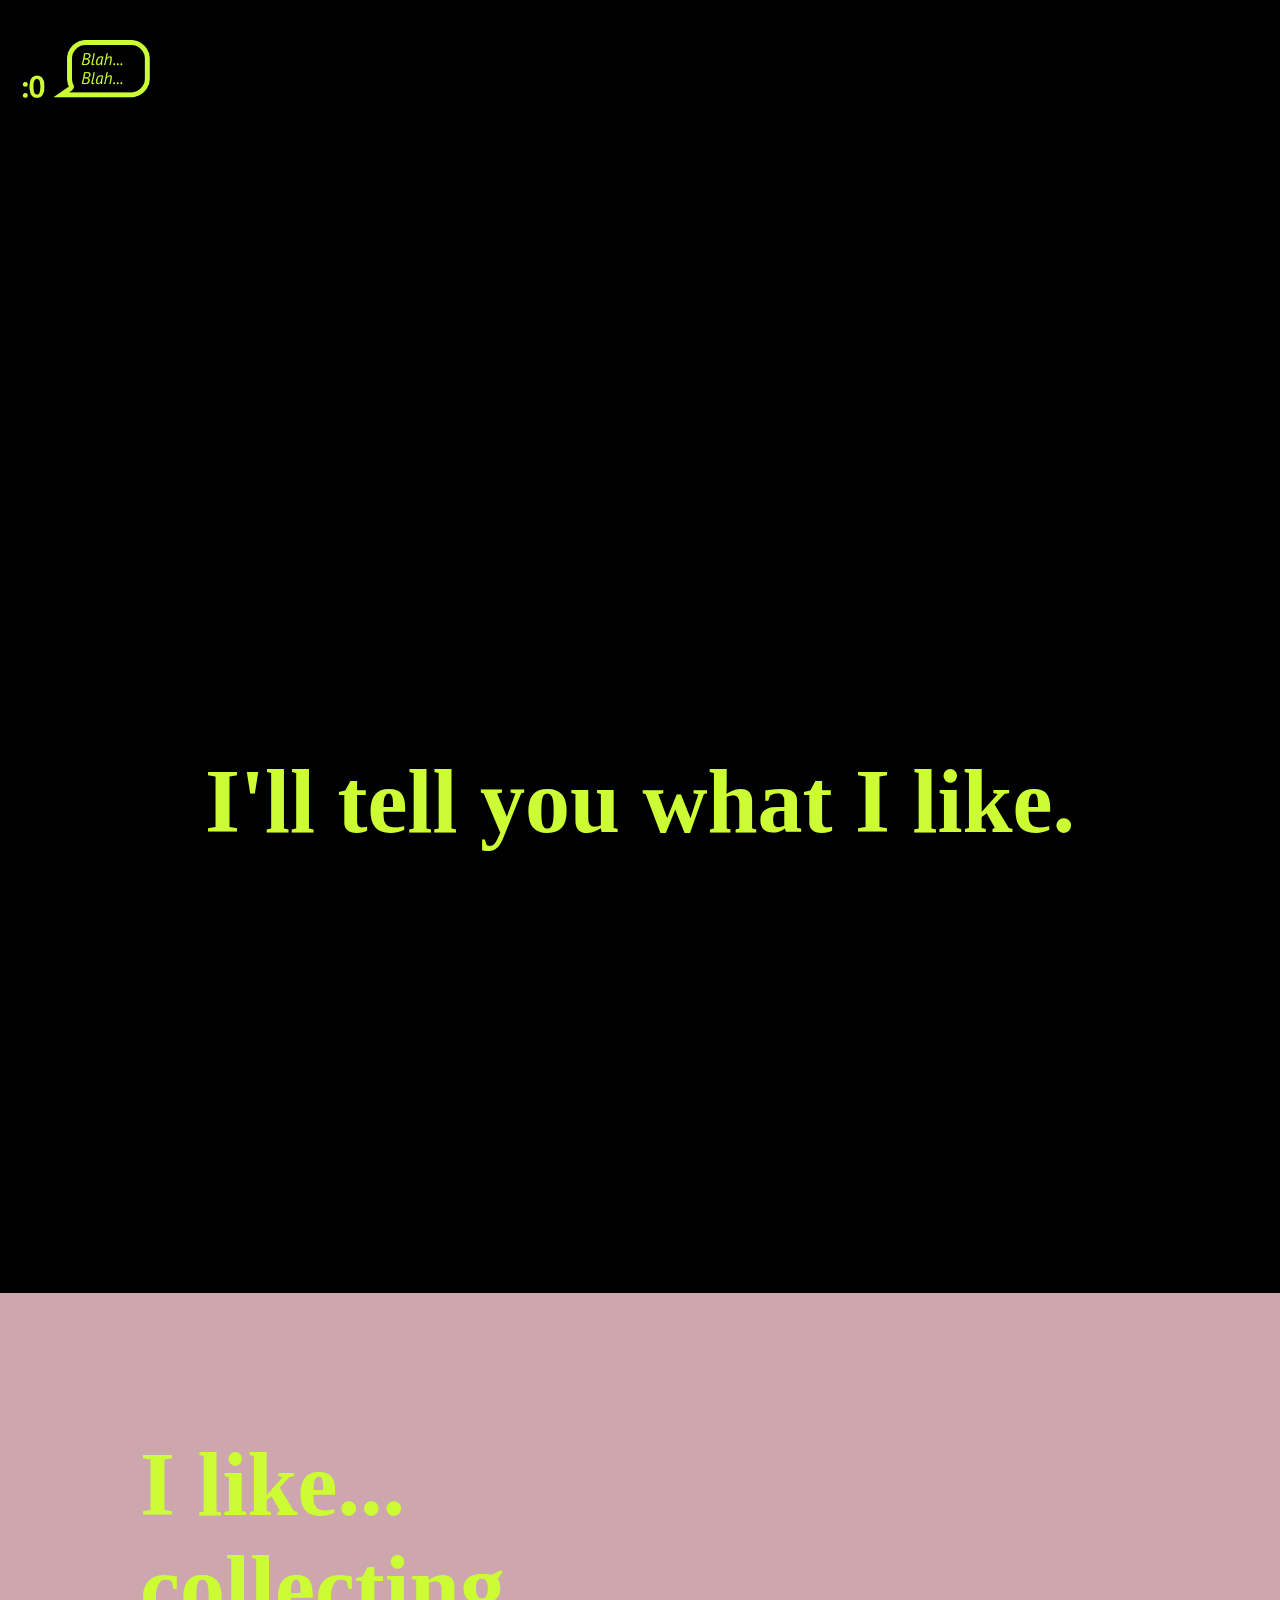
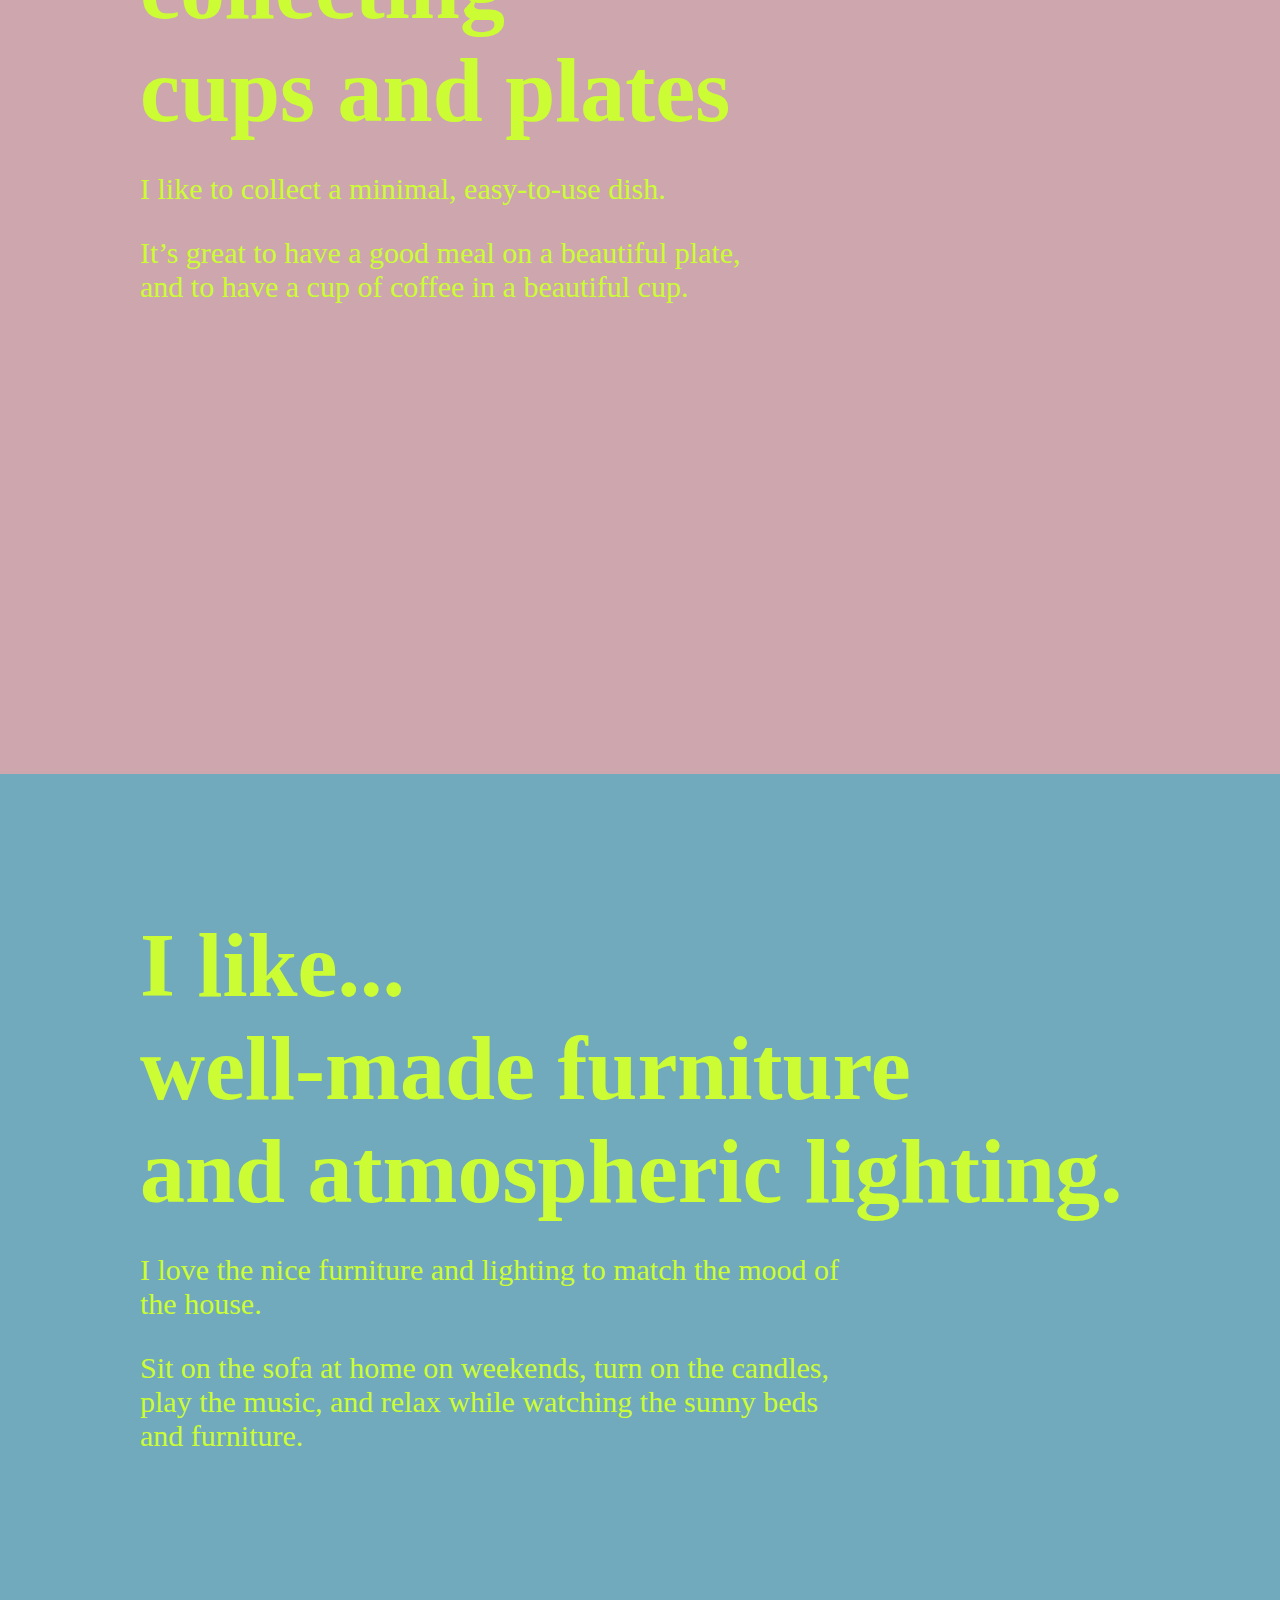
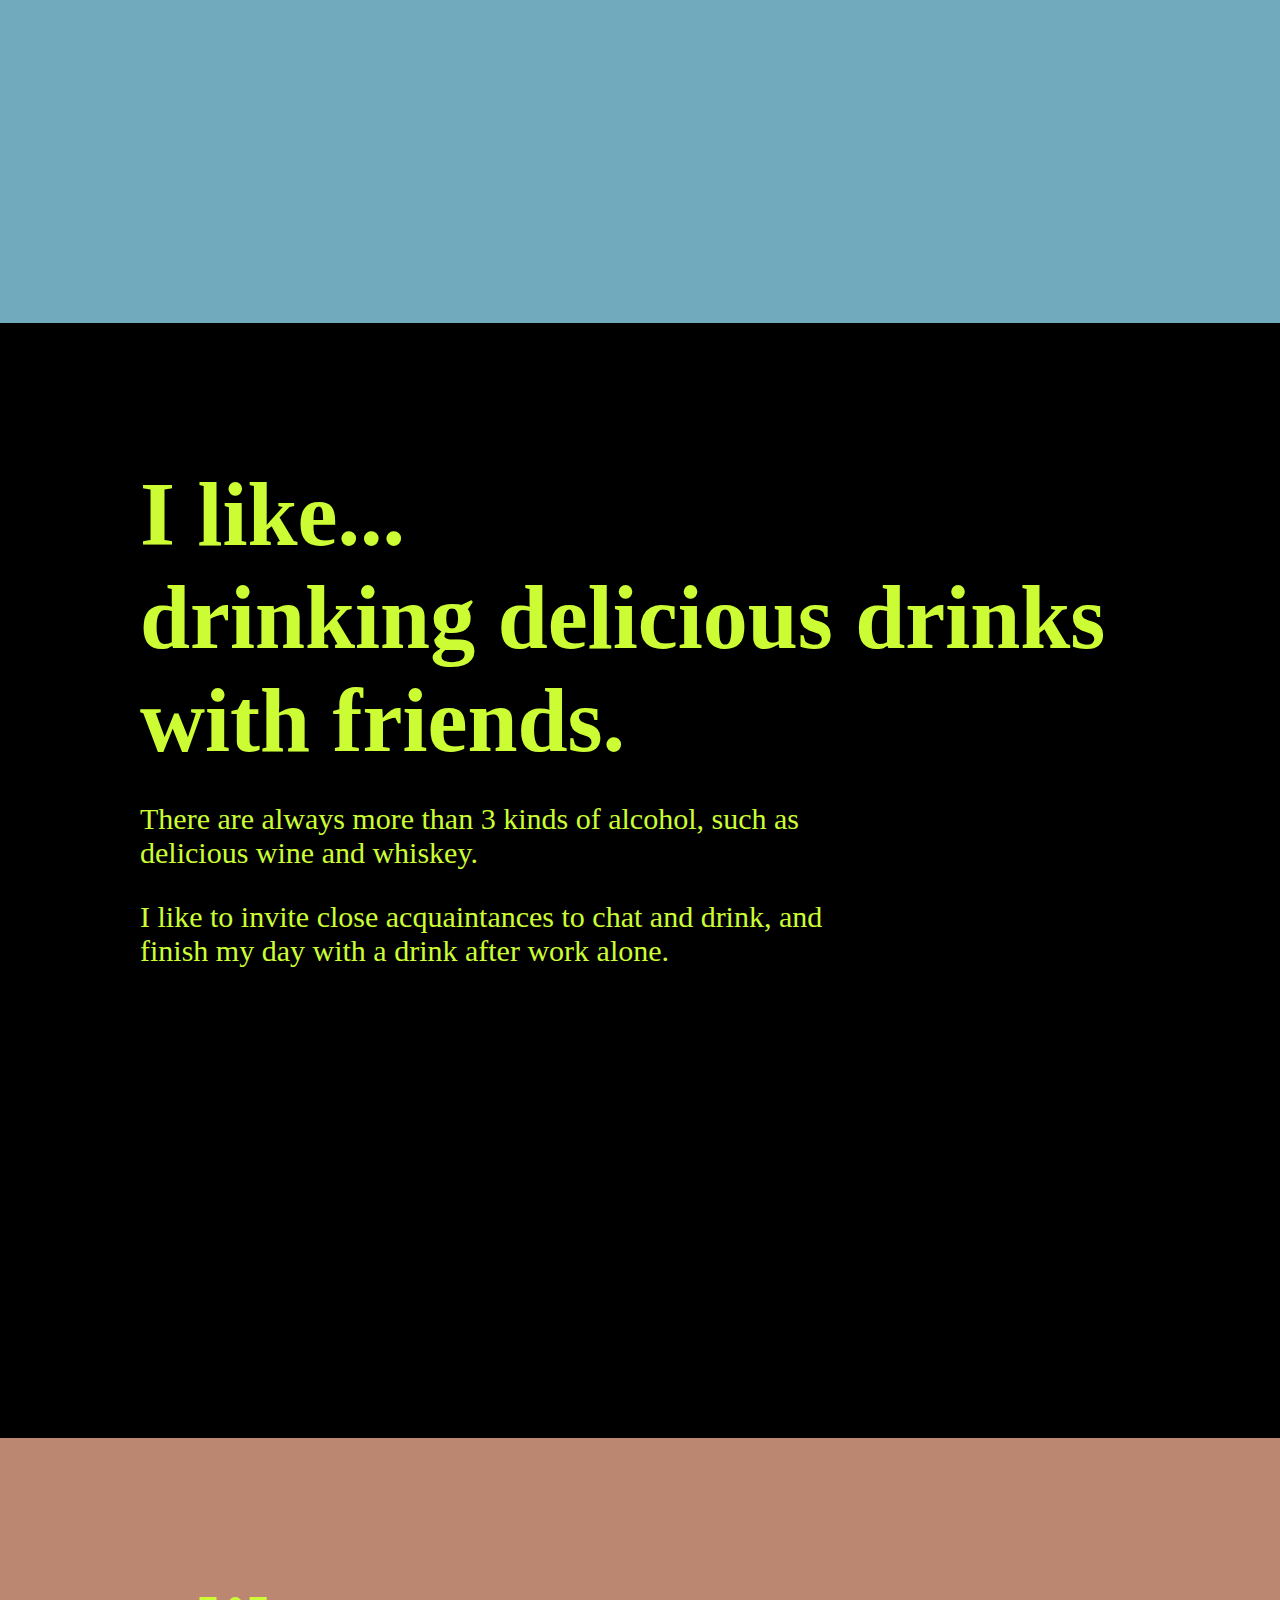
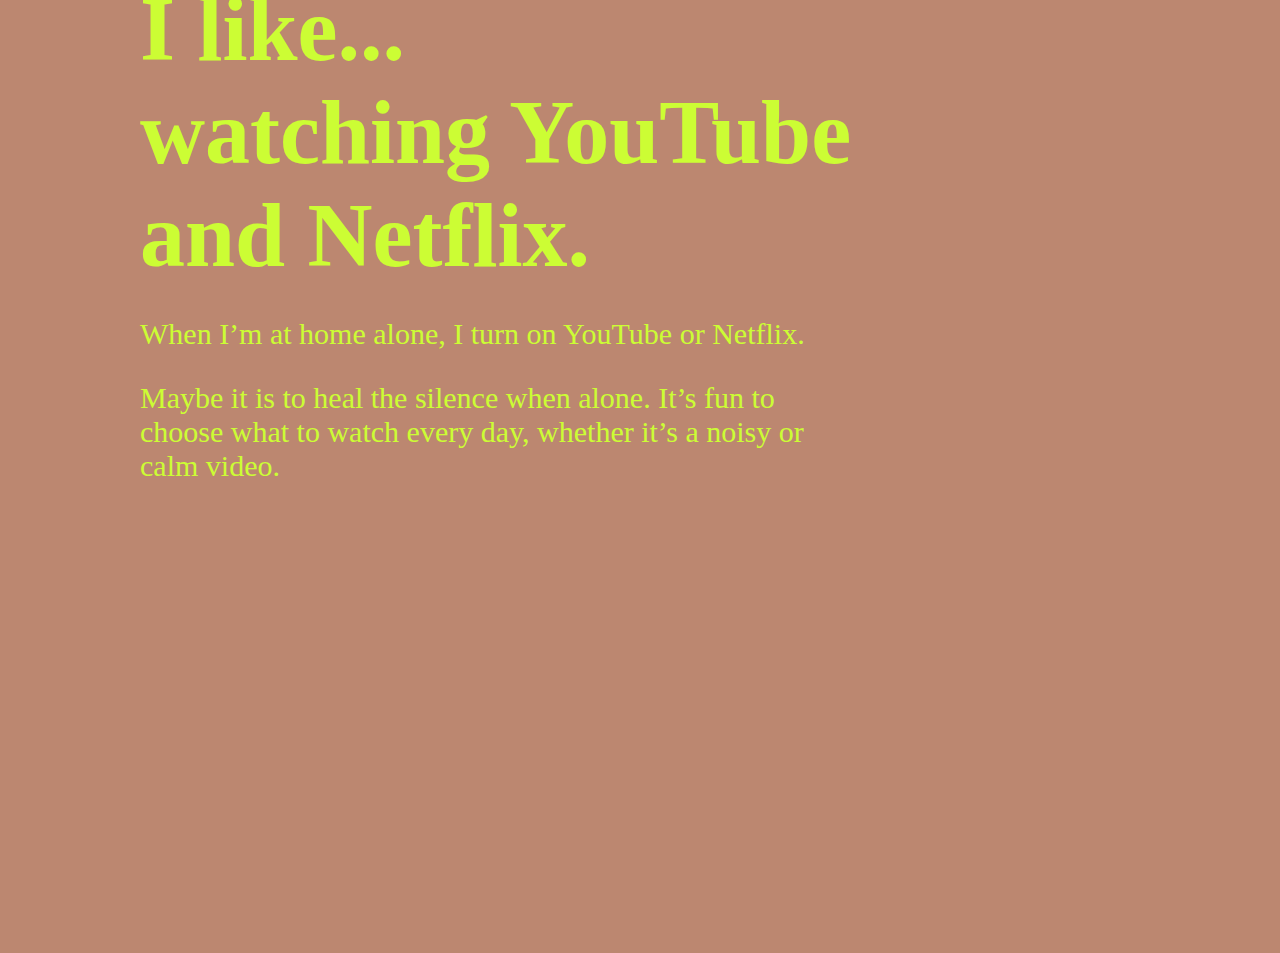
==== index.html @ de522ba1 "Add files via upload" ====
<!DOCTYPE html>
<html>
  <head>
    <title>I'll tell you what I like.</title>
    <meta charset="utf-8" />
    <link rel="stylesheet" href="ilike_style.css" />
    <link rel="icon" href="ico_ilike.png" />
  </head>

  <body id="logoArea">
    <div>
      <img id="ilikeLogo" src="logo_ilike.png" width="130px" />
    </div>
    <div class="firstSection">
      <h1 class="headLine">I'll tell you what I like.</h1>
    </div>
    <div class="mainSection" id="bg1">
      <h1 class="mainTitle">I like...<br />collecting<br />cups and plates</h1>
      <div class="subText">
        <p>I like to collect a minimal, easy-to-use dish.</p>
        <p>
          It’s great to have a good meal on a beautiful plate,<br />and to have a cup of coffee in a
          beautiful cup.
        </p>
      </div>
    </div>
    <div class="mainSection" id="bg2">
      <h1 class="mainTitle">I like...<br />well-made furniture<br />and atmospheric lighting.</h1>
      <div class="subText">
        <p>I love the nice furniture and lighting to match the mood of the house.</p>
        <p>
          Sit on the sofa at home on weekends, turn on the candles, play the music, and relax while
          watching the sunny beds and furniture.
        </p>
      </div>
    </div>
    <div class="mainSection" id="bg3">
      <h1 class="mainTitle">I like...<br />drinking delicious drinks<br />with friends.</h1>
      <div class="subText">
        <p>There are always more than 3 kinds of alcohol, such as delicious wine and whiskey.</p>
        <p>
          I like to invite close acquaintances to chat and drink, and finish my day with a drink
          after work alone.
        </p>
      </div>
    </div>
    <div class="mainSection" id="bg4">
      <h1 class="mainTitle">I like...<br />watching YouTube<br />and Netflix.</h1>
      <div class="subText">
        <p>When I’m at home alone, I turn on YouTube or Netflix.</p>
        <p>
          Maybe it is to heal the silence when alone. It’s fun to choose what to watch every day,
          whether it’s a noisy or calm video.
        </p>
      </div>
    </div>
  </body>
</html>
---- ilike_style.css ----
body {
  margin: 0px;
}
#logoArea {
  background-color: black;
}
.firstSection {
  padding: 140px;
  background-color: black;
}
.mainSection {
  padding: 140px;
}
#ilikeLogo {
  margin-top: 40px;
  margin-left: 20px;
}
.headLine {
  font-size: 90px;
  font-weight: 900;
  color: #ccfd34;
  padding-top: 500px;
  padding-bottom: 300px;
  margin: 0px;
  text-align: center;
}
.mainTitle {
  font-size: 90px;
  font-weight: 900;
  color: #ccfd34;
  margin: 0px;
}
.subText {
  font-size: 30px;
  font-weight: regular;
  color: #ccfd34;
  padding-bottom: 300px;
  max-width: 700px;
}
#bg1 {
  background-color: #cea6ad;
}
#bg2 {
  background-color: #70aabc;
}
#bg3 {
  background-color: black;
}
#bg4 {
  background-color: #bc8770;
}
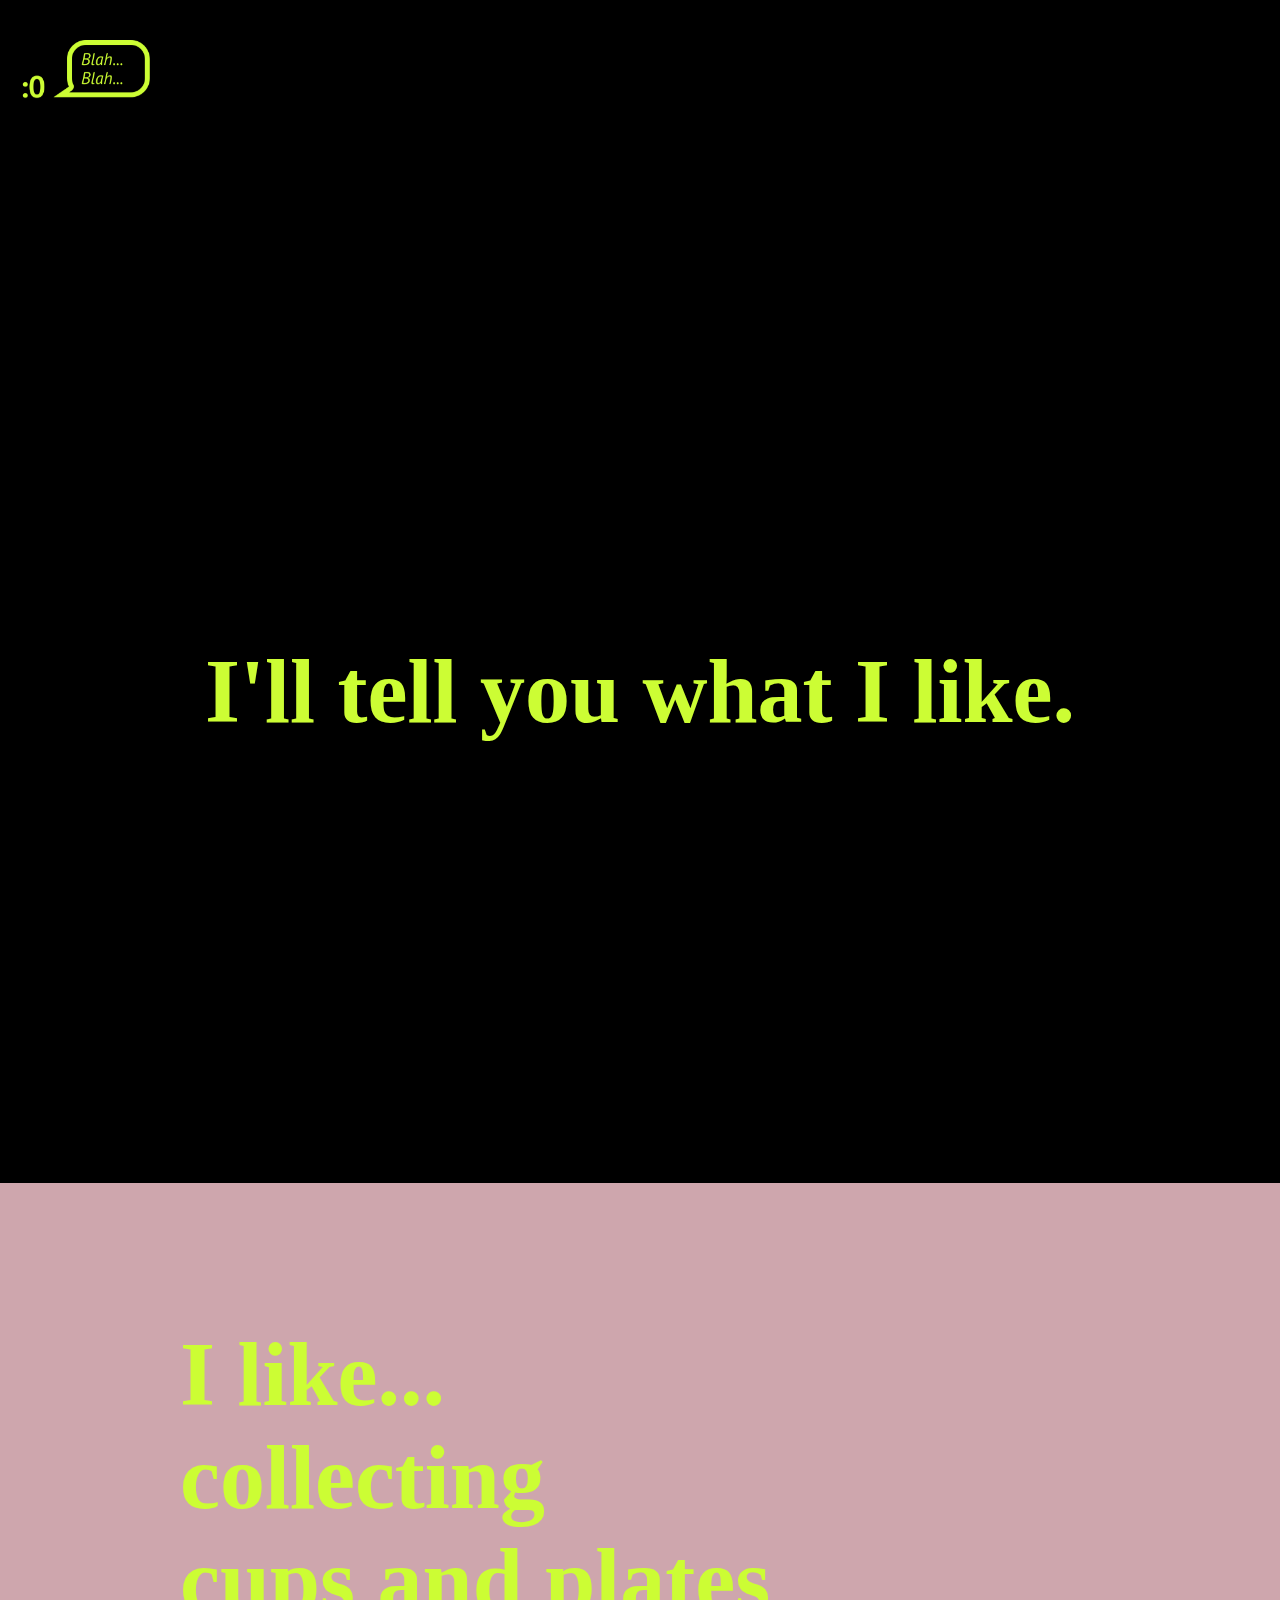
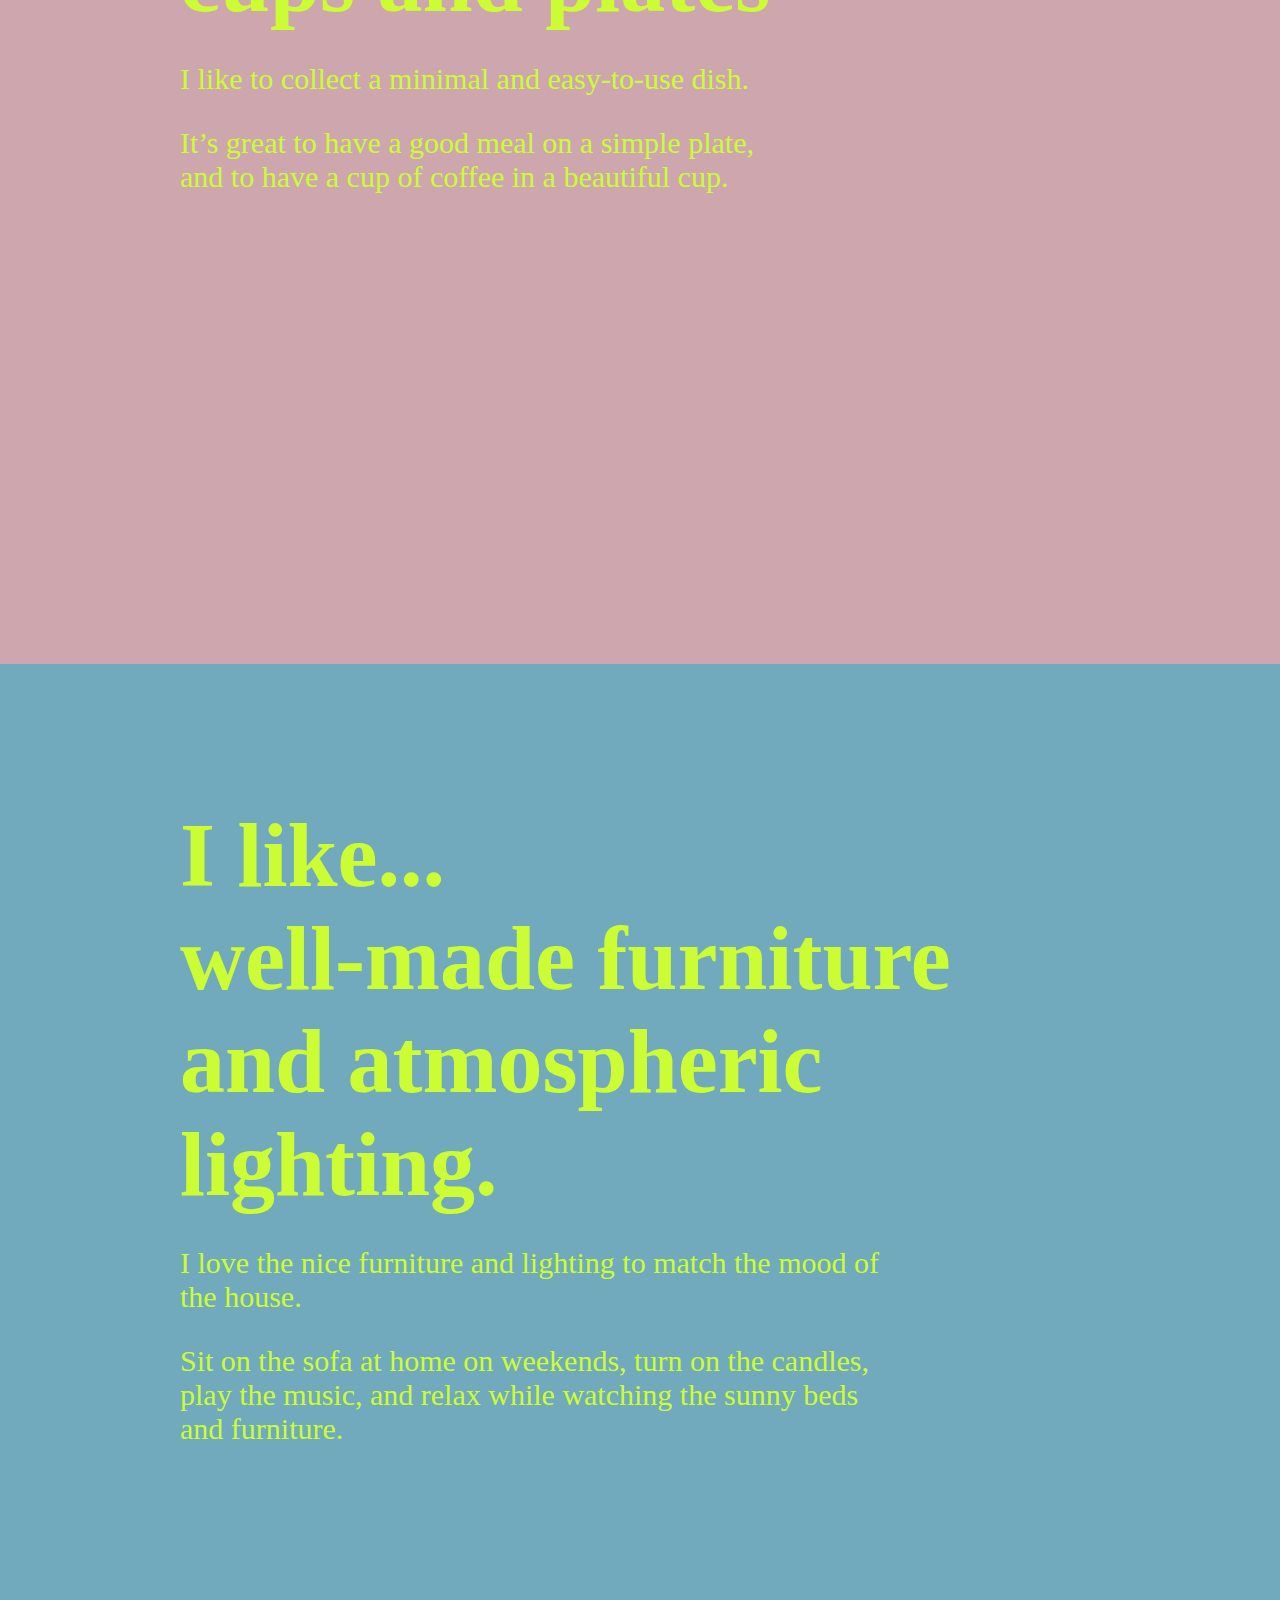
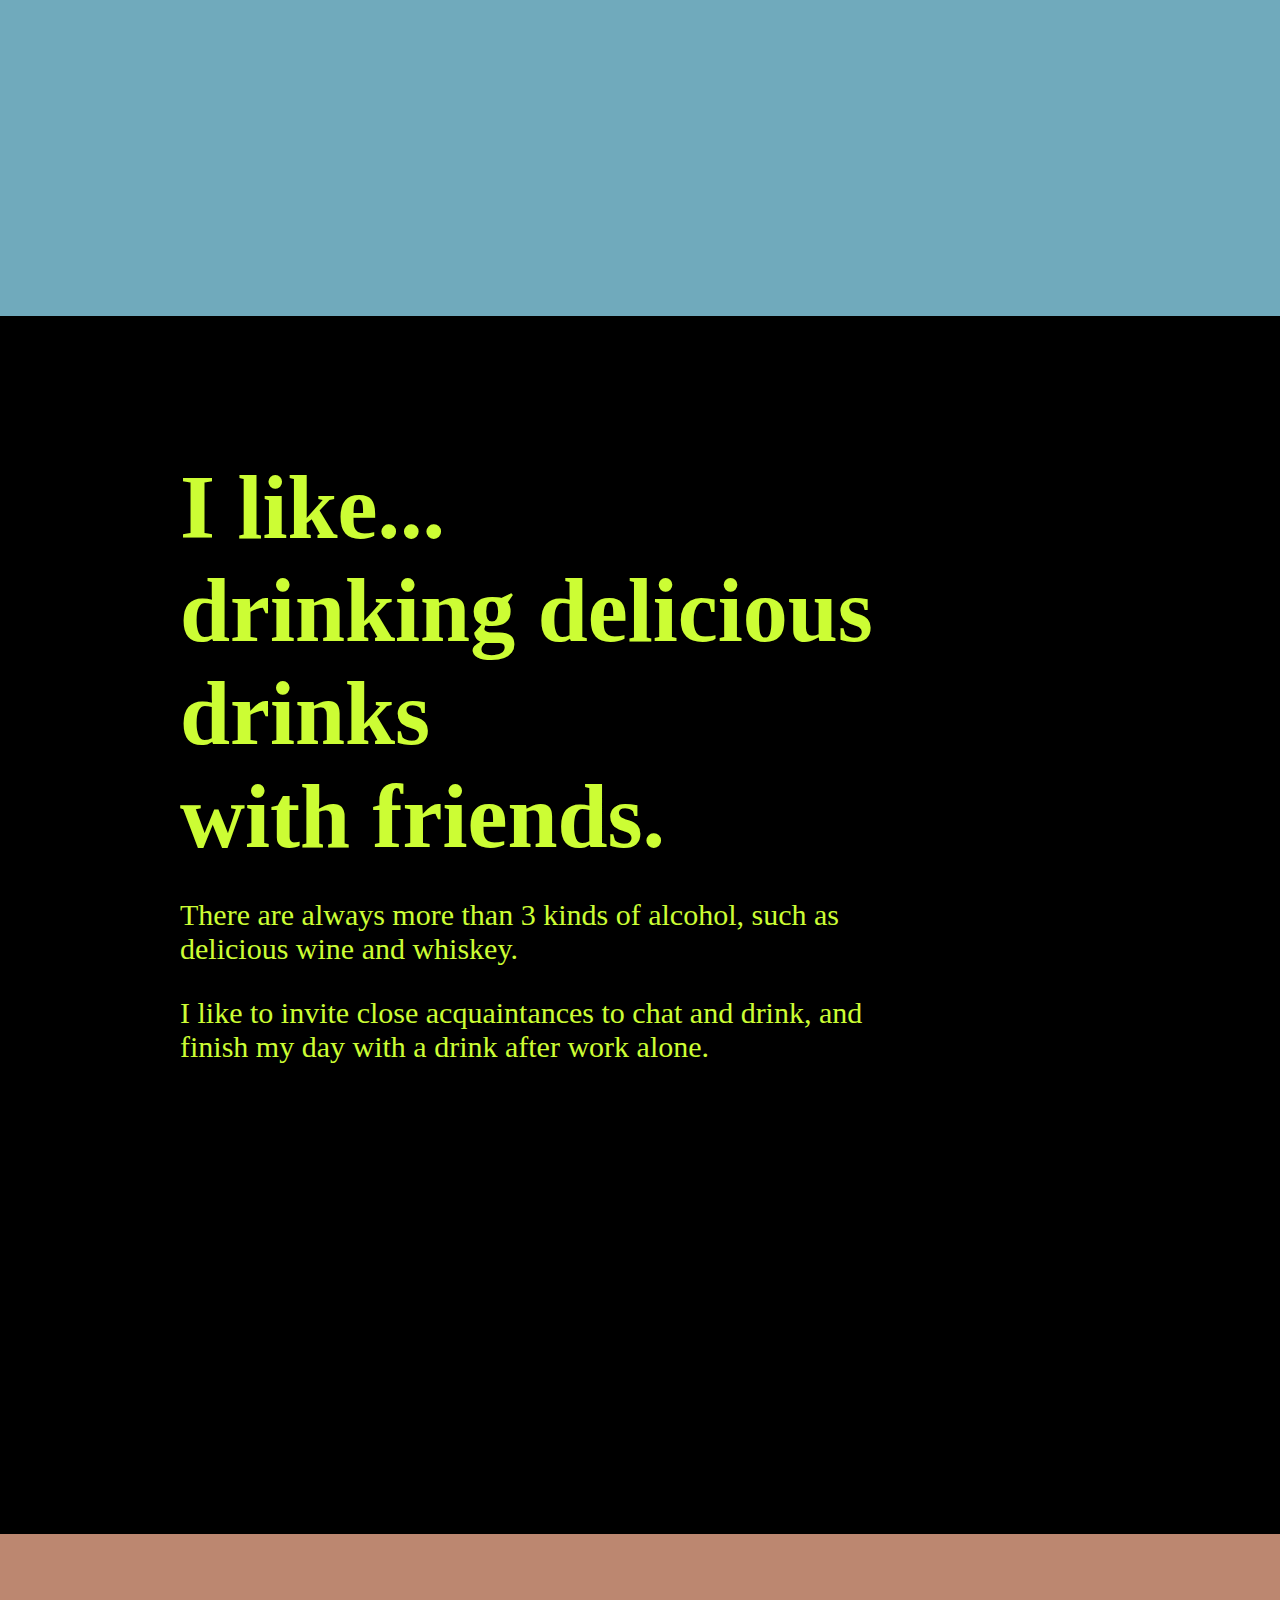
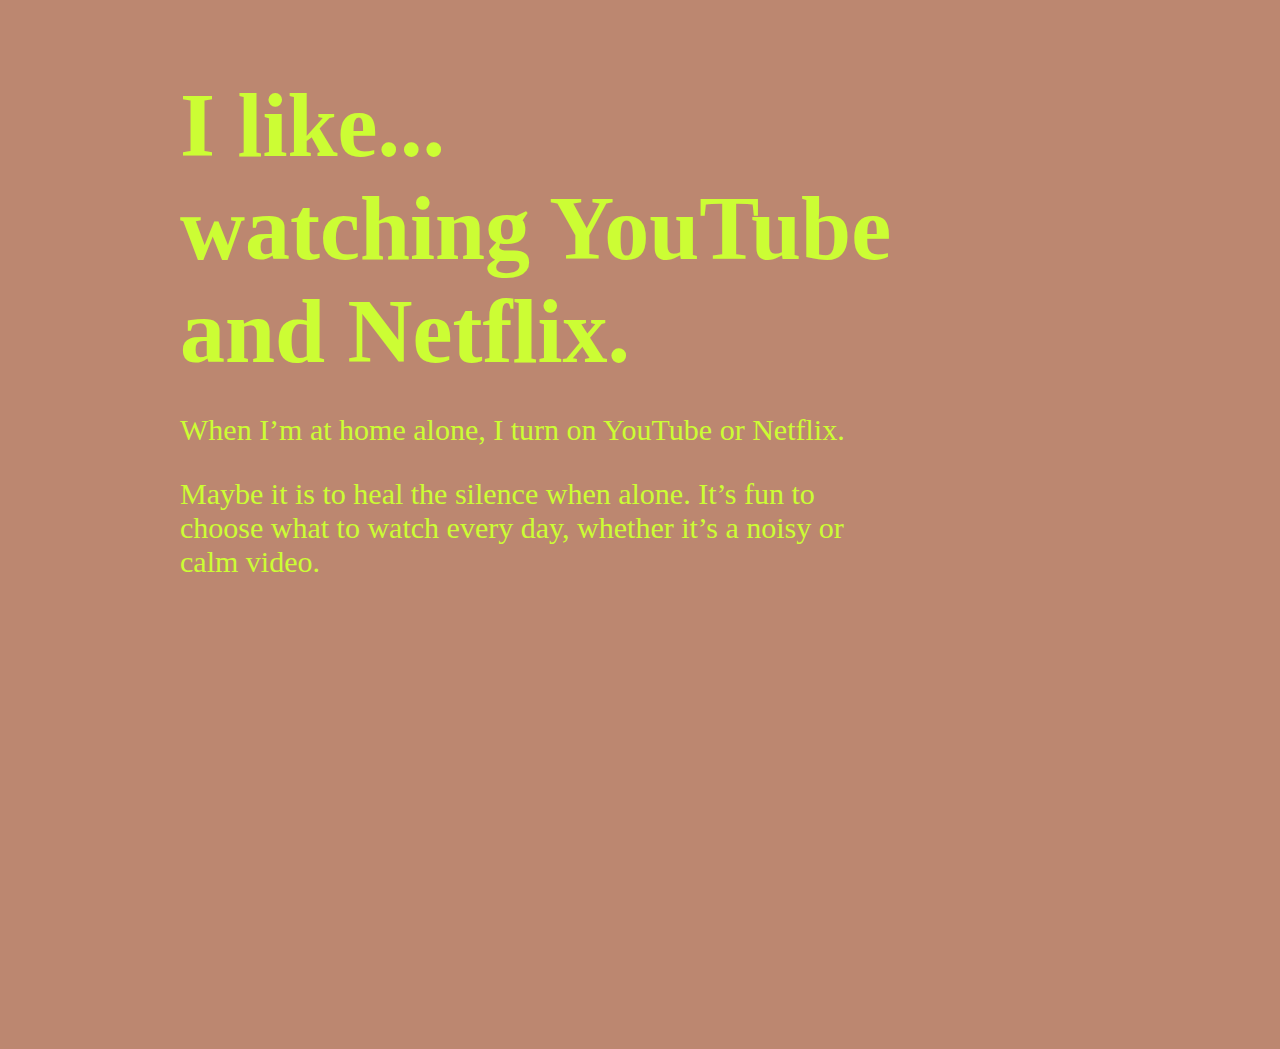
==== commit a1c61614: "Add files via upload" ====
--- a/index.html
+++ b/index.html
@@ -7,8 +7,8 @@
     <link rel="icon" href="ico_ilike.png" />
   </head>
 
-  <body id="logoArea">
-    <div>
+  <body>
+    <div id="logoArea">
       <img id="ilikeLogo" src="logo_ilike.png" width="130px" />
     </div>
     <div class="firstSection">
@@ -17,12 +17,18 @@
     <div class="mainSection" id="bg1">
       <h1 class="mainTitle">I like...<br />collecting<br />cups and plates</h1>
       <div class="subText">
-        <p>I like to collect a minimal, easy-to-use dish.</p>
+        <p>I like to collect a minimal and easy-to-use dish.</p>
         <p>
-          It’s great to have a good meal on a beautiful plate,<br />and to have a cup of coffee in a
+          It’s great to have a good meal on a simple plate,<br />and to have a cup of coffee in a
           beautiful cup.
         </p>
       </div>
+      <!-- <div>
+        <img id="img_dish" src="dish.png" width="600px" />
+      </div>
+      <div>
+        <img id="img_dish" src="glass.png" width="400px" />
+      </div> -->
     </div>
     <div class="mainSection" id="bg2">
       <h1 class="mainTitle">I like...<br />well-made furniture<br />and atmospheric lighting.</h1>
--- a/ilike_style.css
+++ b/ilike_style.css
@@ -10,10 +10,14 @@
 }
 .mainSection {
   padding: 140px;
+  padding-left: 180px;
 }
 #ilikeLogo {
   margin-top: 40px;
   margin-left: 20px;
+  position: fixed;
+  top: 0px;
+  left: 0px;
 }
 .headLine {
   font-size: 90px;
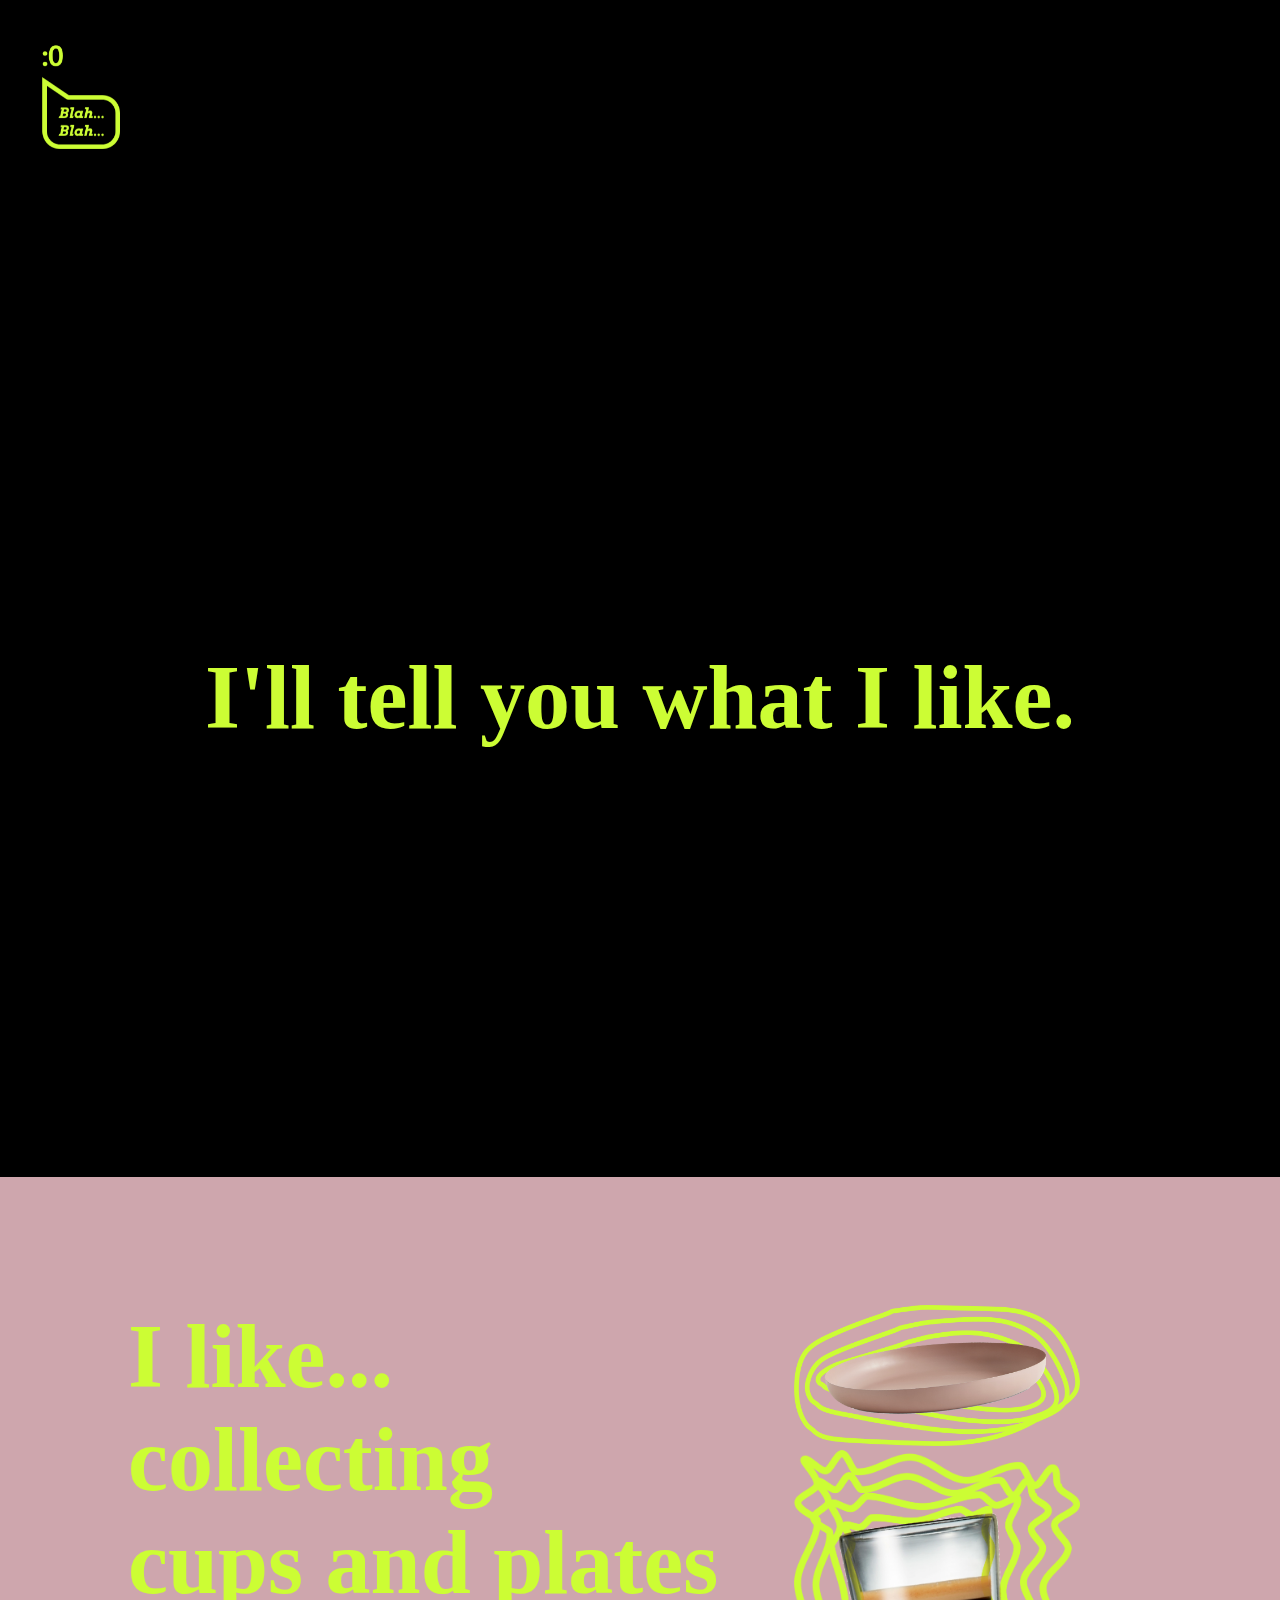
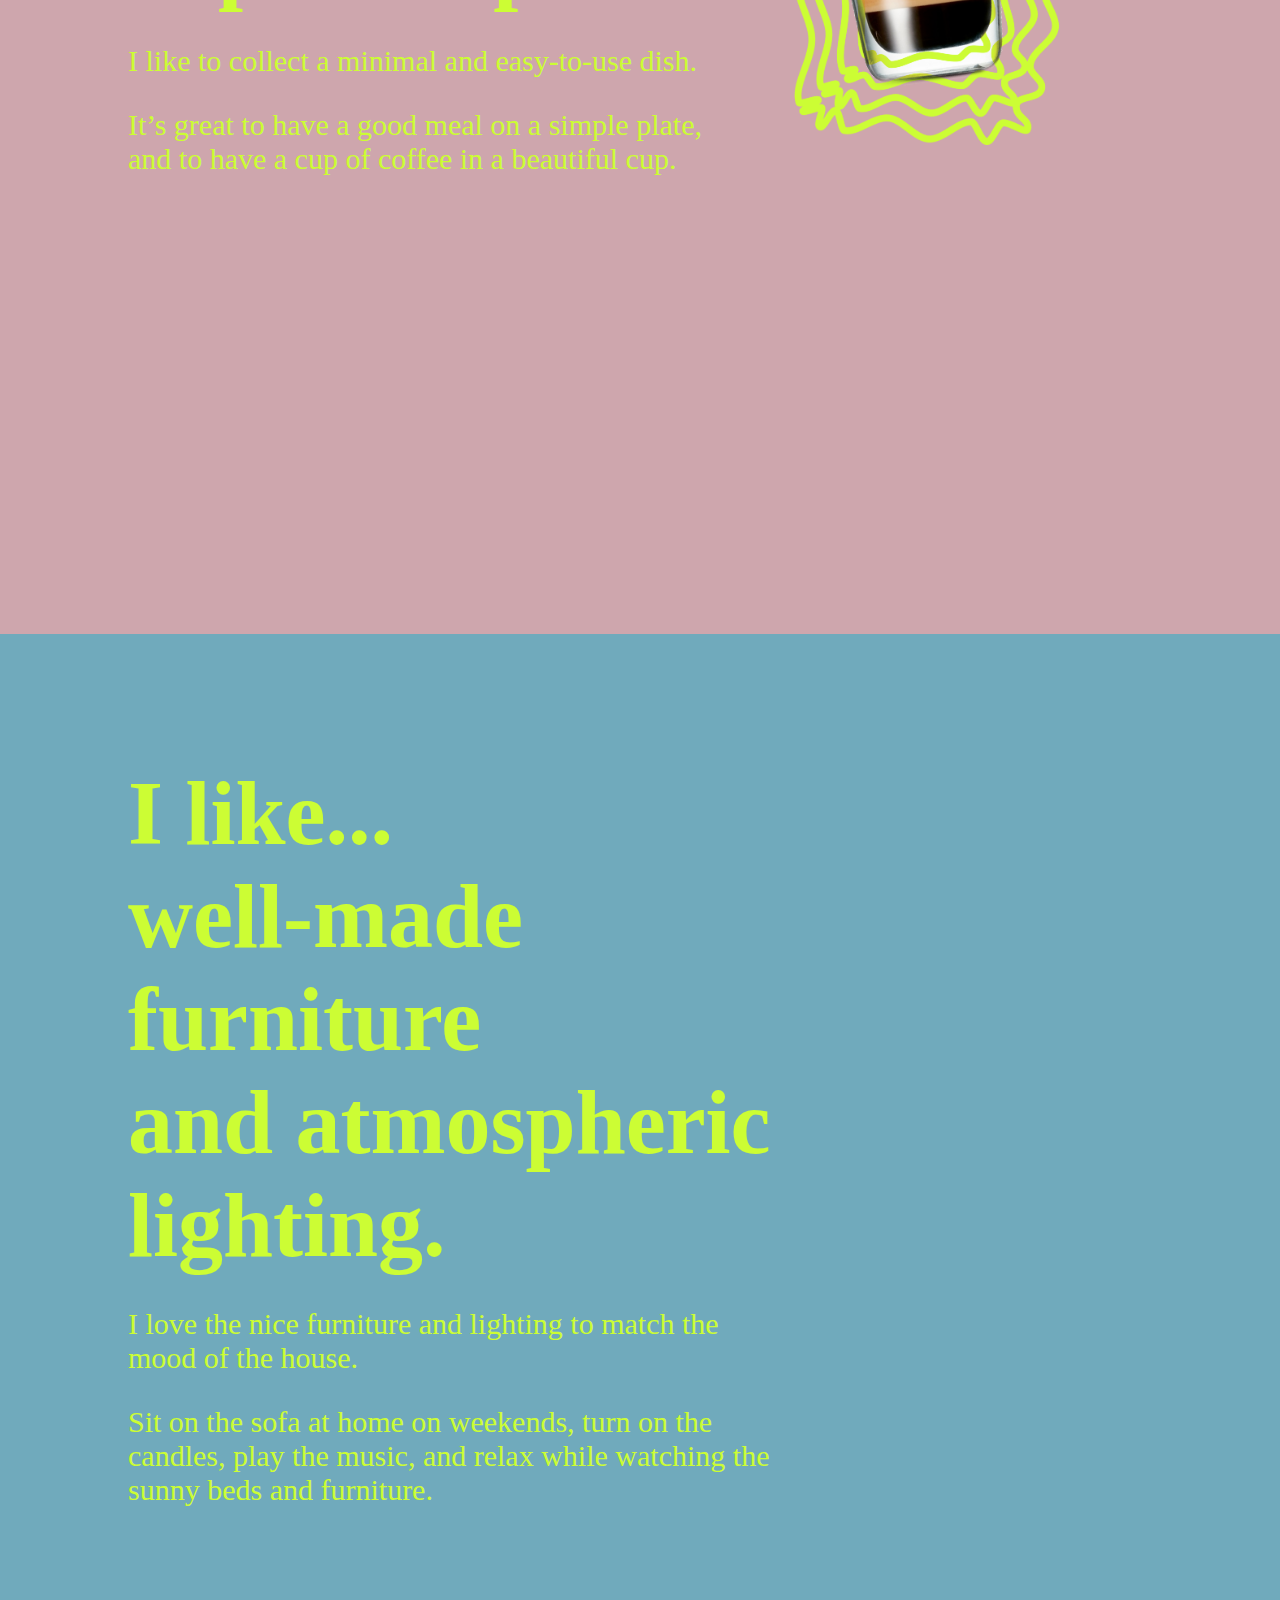
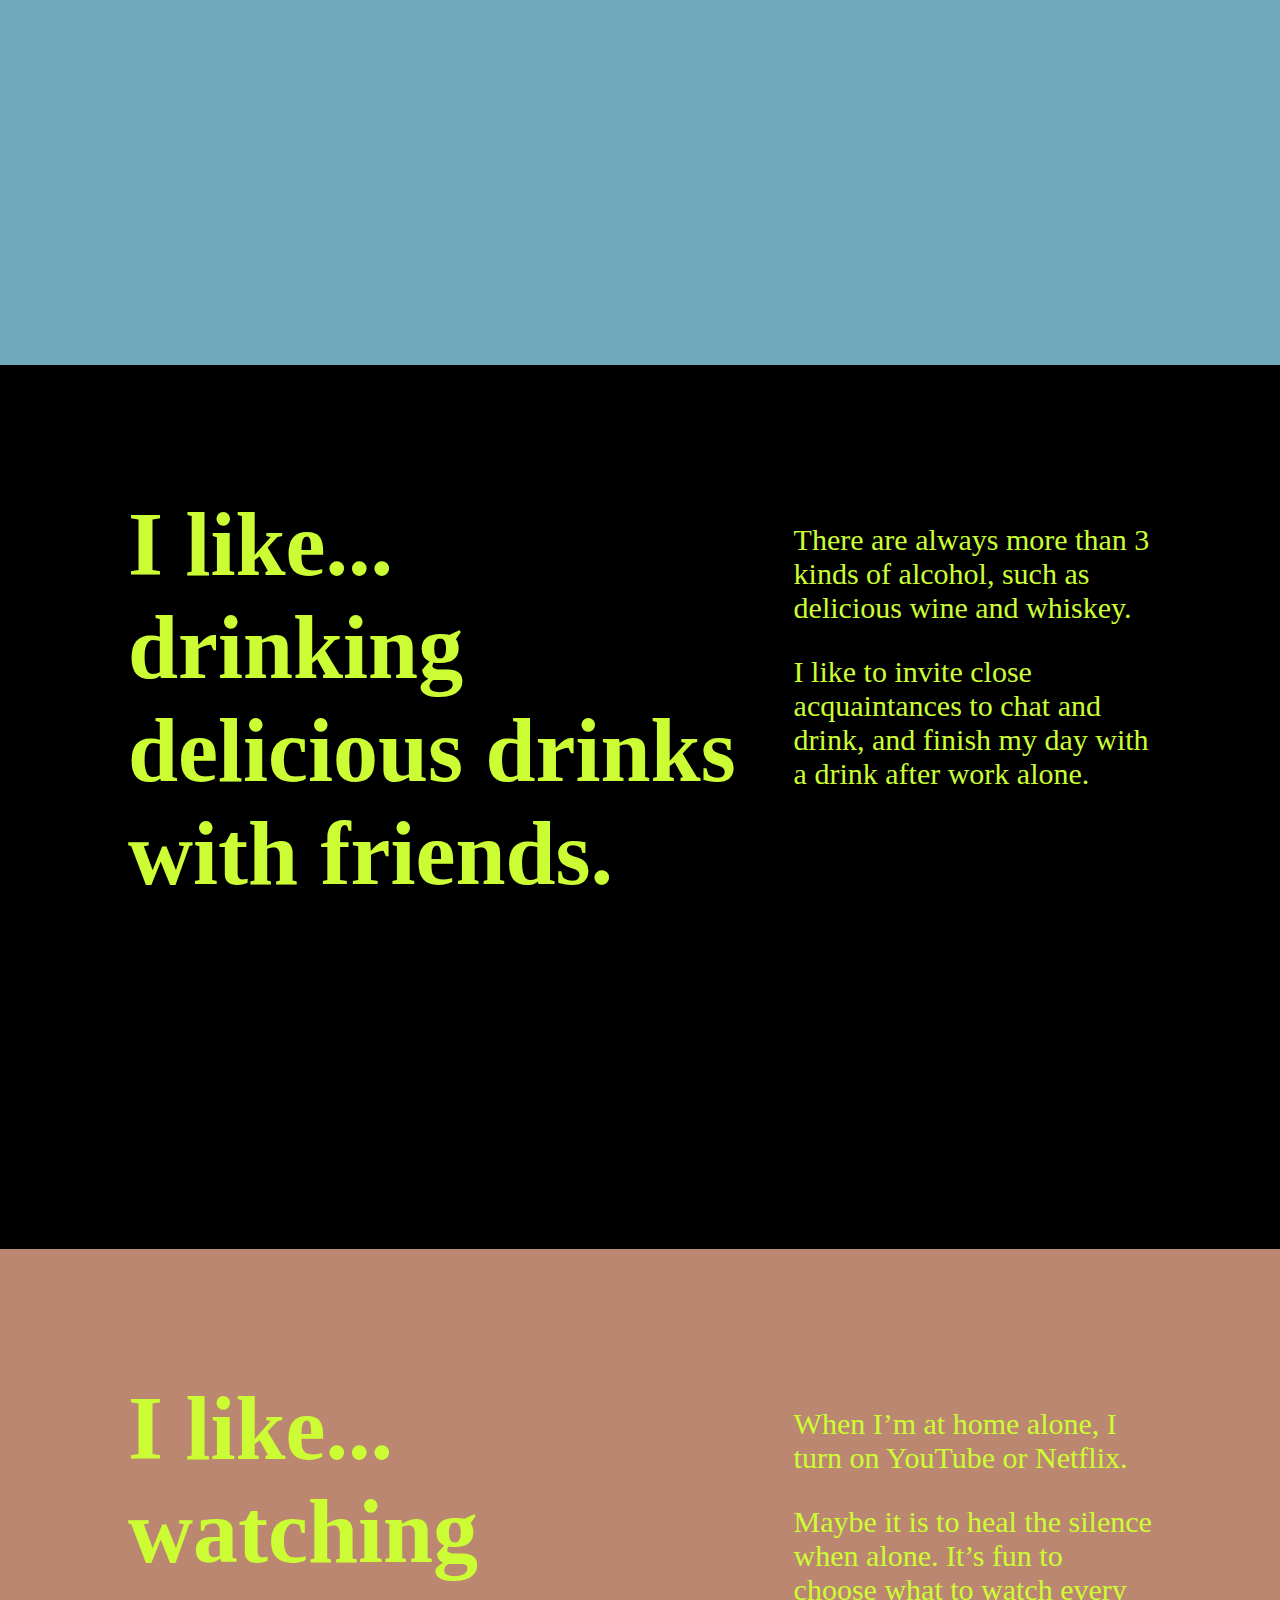
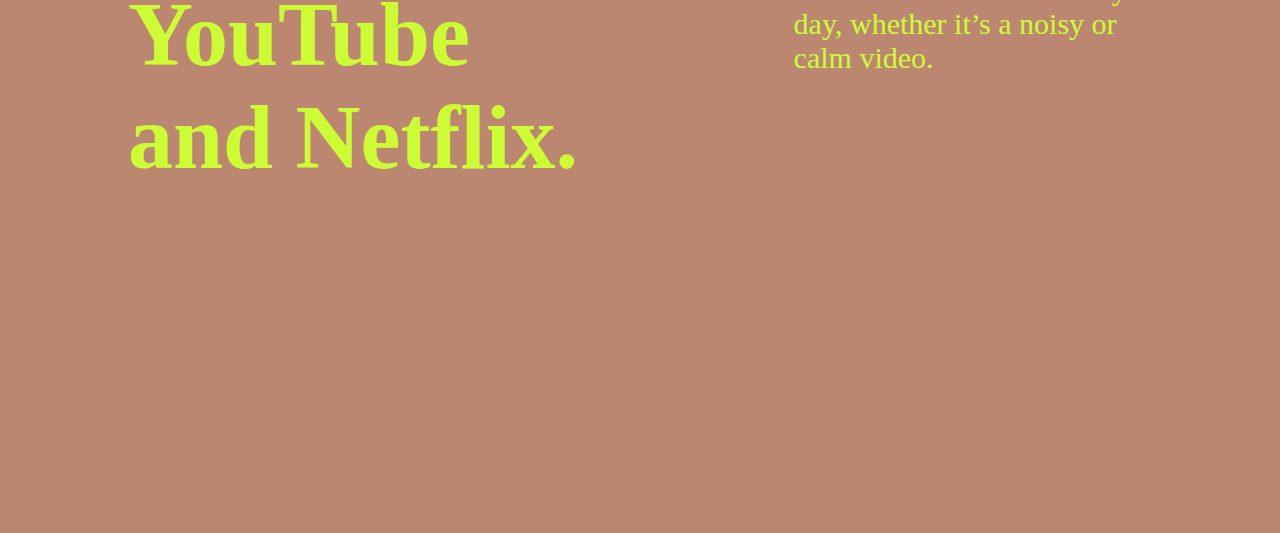
==== commit d5112957: "Add files via upload" ====
--- a/index.html
+++ b/index.html
@@ -5,39 +5,66 @@
     <meta charset="utf-8" />
     <link rel="stylesheet" href="ilike_style.css" />
     <link rel="icon" href="ico_ilike.png" />
+    <script>
+      //Get the button
+      var mybutton = document.getElementById("goTopBtn")
+
+      // When the user scrolls down 20px from the top of the document, show the button
+      window.onscroll = function() {
+        scrollFunction()
+      }
+
+      function scrollFunction() {
+        if (document.body.scrollTop > 20 || document.documentElement.scrollTop > 20) {
+          mybutton.style.display = "block"
+        } else {
+          mybutton.style.display = "none"
+        }
+      }
+
+      // When the user clicks on the button, scroll to the top of the document
+      function topFunction() {
+        document.body.scrollTop = 0
+        document.documentElement.scrollTop = 0
+      }
+    </script>
   </head>
 
   <body>
     <div id="logoArea">
-      <img id="ilikeLogo" src="logo_ilike.png" width="130px" />
+      <button id="goTopBtn">
+        <img id="ilikeLogo" onclick="topFunction()" src="logo_ilike.png" width="80px" />
+      </button>
     </div>
     <div class="firstSection">
       <h1 class="headLine">I'll tell you what I like.</h1>
     </div>
     <div class="mainSection" id="bg1">
-      <h1 class="mainTitle">I like...<br />collecting<br />cups and plates</h1>
-      <div class="subText">
-        <p>I like to collect a minimal and easy-to-use dish.</p>
-        <p>
-          It’s great to have a good meal on a simple plate,<br />and to have a cup of coffee in a
-          beautiful cup.
-        </p>
+      <div>
+        <h1 class="mainTitle">I like...<br />collecting<br />cups and plates</h1>
+        <div class="subText">
+          <p>I like to collect a minimal and easy-to-use dish.</p>
+          <p>
+            It’s great to have a good meal on a simple plate,<br />and to have a cup of coffee in a
+            beautiful cup.
+          </p>
+        </div>
       </div>
-      <!-- <div>
-        <img id="img_dish" src="dish.png" width="600px" />
+      <div class="sectionImage">
+        <img id="img_dish" src="dish.png" width="80%" />
+        <img id="img_glass" src="glass.png" width="80%" />
       </div>
-      <div>
-        <img id="img_dish" src="glass.png" width="400px" />
-      </div> -->
     </div>
     <div class="mainSection" id="bg2">
-      <h1 class="mainTitle">I like...<br />well-made furniture<br />and atmospheric lighting.</h1>
-      <div class="subText">
-        <p>I love the nice furniture and lighting to match the mood of the house.</p>
-        <p>
-          Sit on the sofa at home on weekends, turn on the candles, play the music, and relax while
-          watching the sunny beds and furniture.
-        </p>
+      <div>
+        <h1 class="mainTitle">I like...<br />well-made furniture<br />and atmospheric lighting.</h1>
+        <div class="subText">
+          <p>I love the nice furniture and lighting to match the mood of the house.</p>
+          <p>
+            Sit on the sofa at home on weekends, turn on the candles, play the music, and relax
+            while watching the sunny beds and furniture.
+          </p>
+        </div>
       </div>
     </div>
     <div class="mainSection" id="bg3">
--- a/ilike_style.css
+++ b/ilike_style.css
@@ -1,27 +1,39 @@
+@font-face {
+  font-family: arvo;
+  src: url("https://fonts.googleapis.com/css?family=Arvo:400,700&display=swap") format(ttf);
+}
 body {
   margin: 0px;
 }
 #logoArea {
   background-color: black;
 }
+#goTopBtn {
+  background-color: transparent;
+  border-color: transparent;
+}
 .firstSection {
-  padding: 140px;
+  padding: 10%;
   background-color: black;
 }
 .mainSection {
-  padding: 140px;
-  padding-left: 180px;
+  padding: 10%;
+  overflow: auto;
+  display: grid;
+  grid-template-columns: 65% 1fr;
+}
+.sectionImage {
+  float: right;
 }
 #ilikeLogo {
-  margin-top: 40px;
-  margin-left: 20px;
   position: fixed;
-  top: 0px;
-  left: 0px;
+  top: 40px;
+  left: 40px;
 }
 .headLine {
+  font-family: arvo;
   font-size: 90px;
-  font-weight: 900;
+  font-weight: 700;
   color: #ccfd34;
   padding-top: 500px;
   padding-bottom: 300px;
@@ -29,14 +41,16 @@
   text-align: center;
 }
 .mainTitle {
+  font-family: arvo;
   font-size: 90px;
-  font-weight: 900;
+  font-weight: 700;
   color: #ccfd34;
   margin: 0px;
 }
 .subText {
+  font-family: arvo;
   font-size: 30px;
-  font-weight: regular;
+  font-weight: 400;
   color: #ccfd34;
   padding-bottom: 300px;
   max-width: 700px;
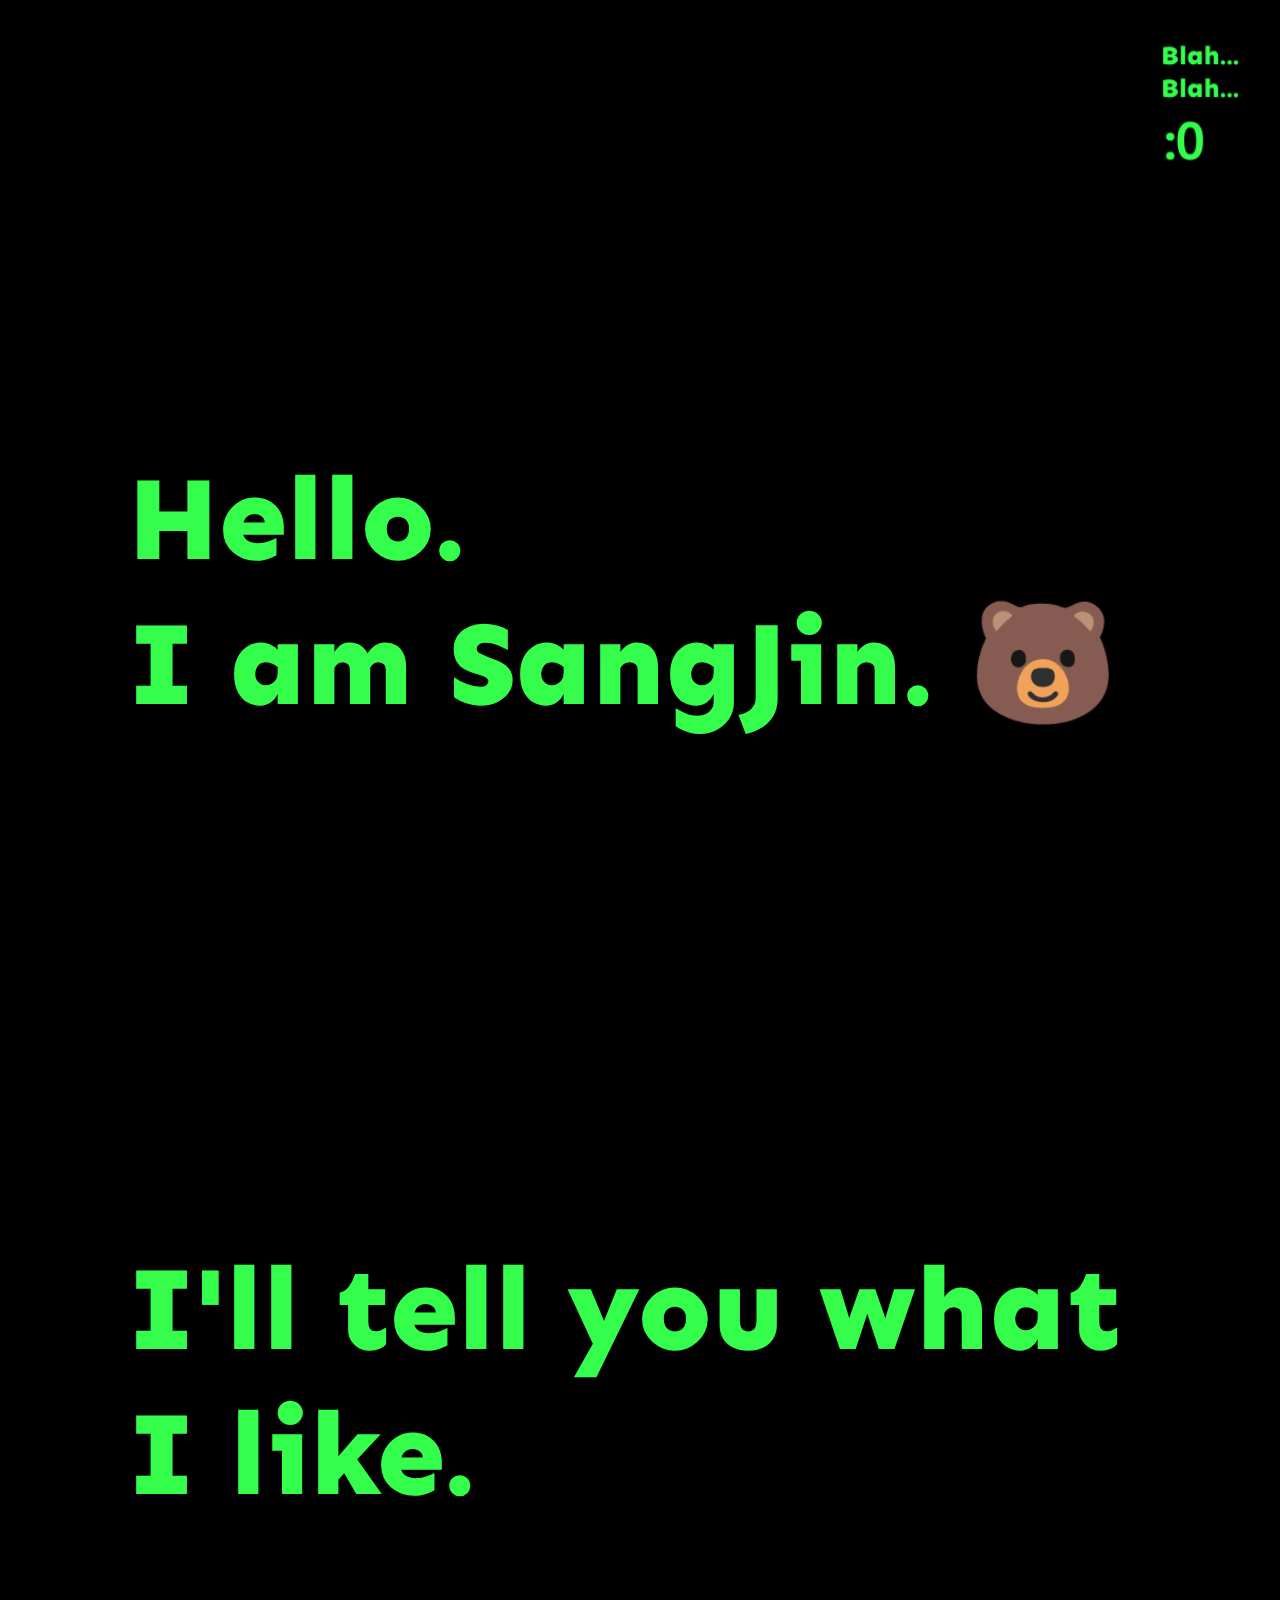
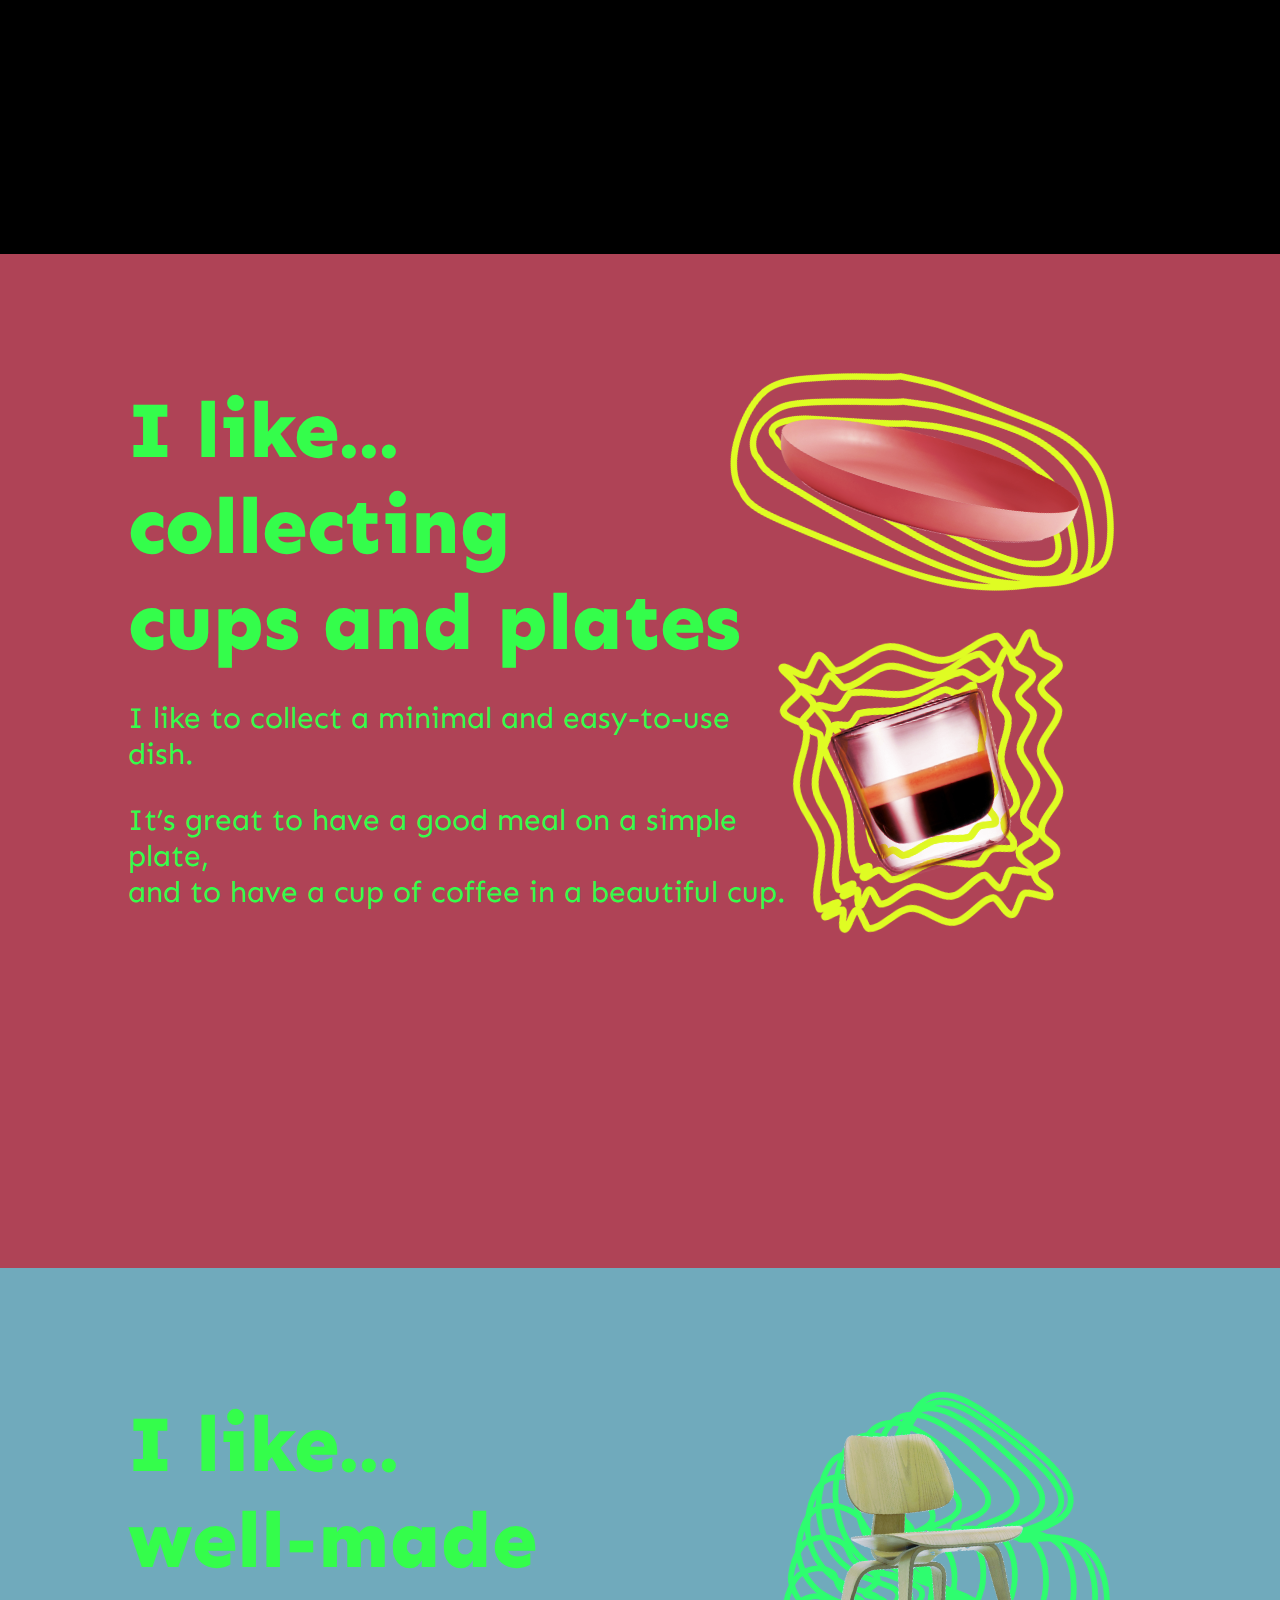
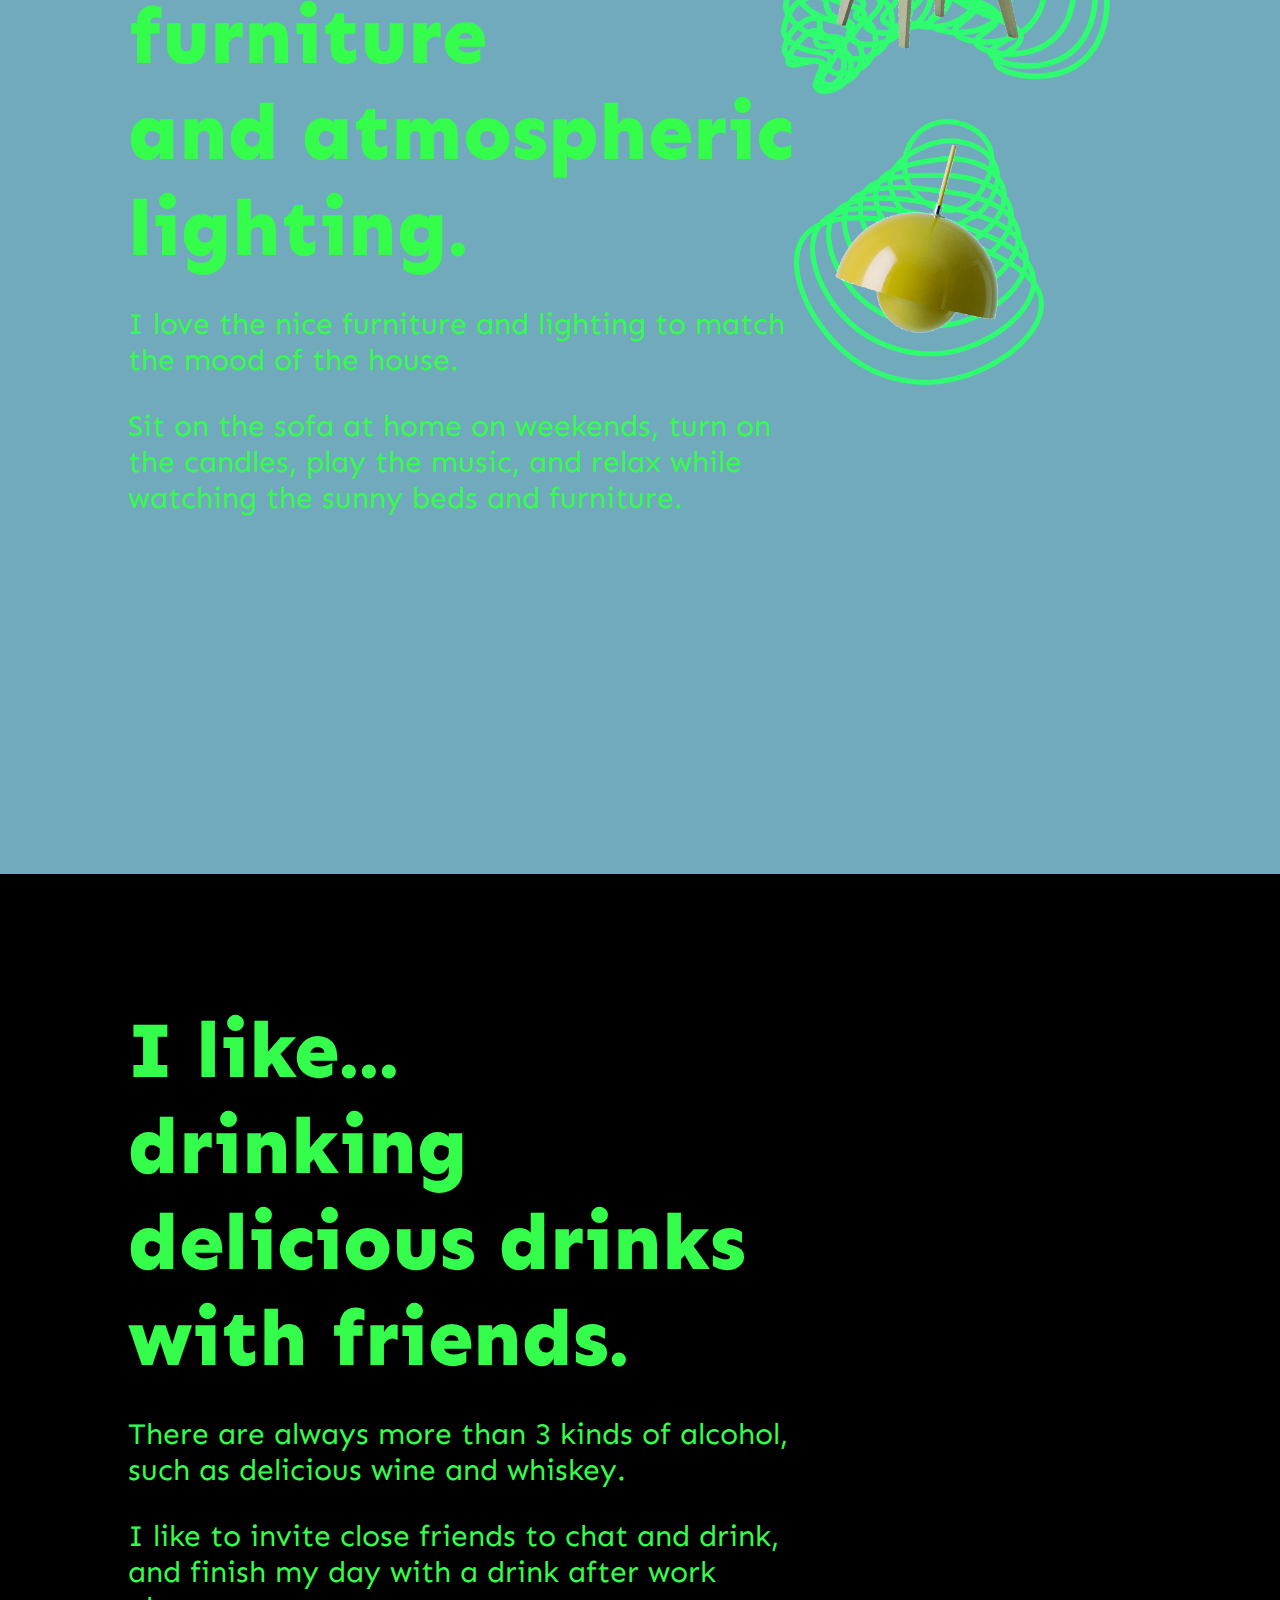
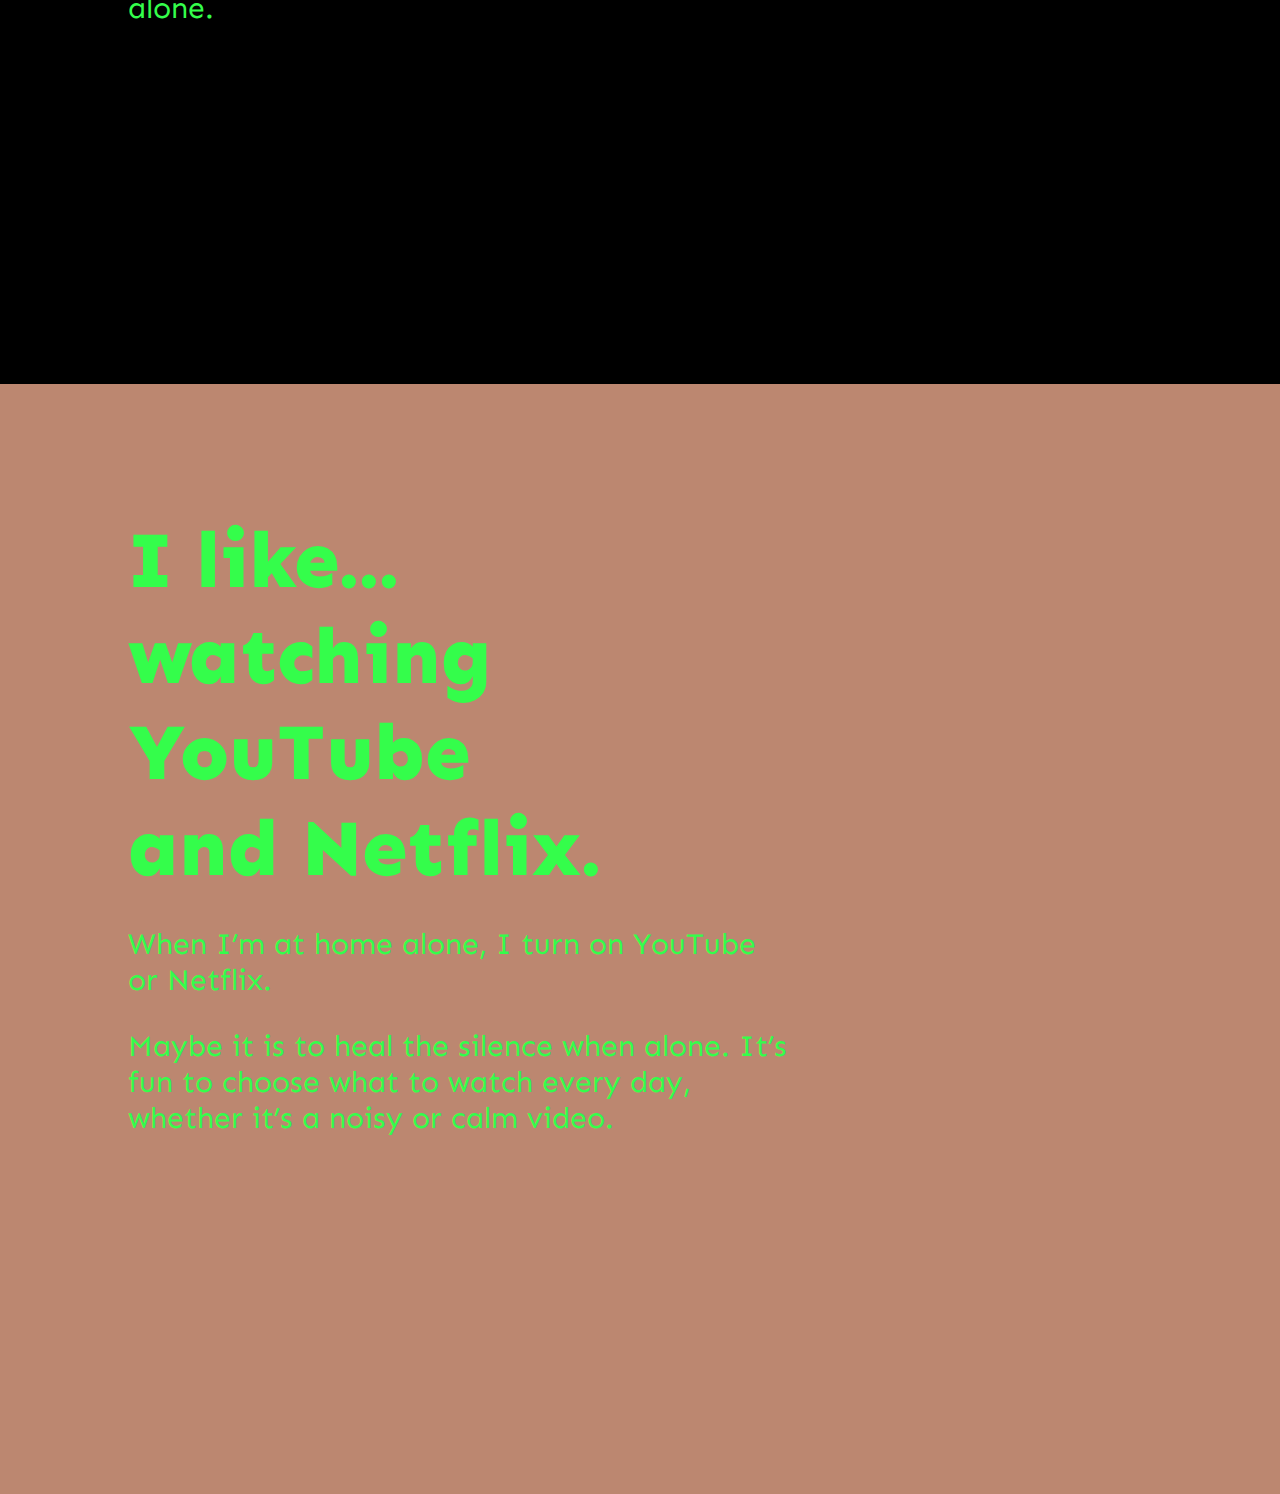
==== commit 64af61a9: "Add files via upload" ====
--- a/index.html
+++ b/index.html
@@ -5,6 +5,8 @@
     <meta charset="utf-8" />
     <link rel="stylesheet" href="ilike_style.css" />
     <link rel="icon" href="ico_ilike.png" />
+    <link rel="stylesheet"
+          href="https://fonts.googleapis.com/css?family=Tangerine">
     <script>
       //Get the button
       var mybutton = document.getElementById("goTopBtn")
@@ -33,10 +35,11 @@
   <body>
     <div id="logoArea">
       <button id="goTopBtn">
-        <img id="ilikeLogo" onclick="topFunction()" src="logo_ilike.png" width="80px" />
+        <img id="ilikeLogo" onclick="topFunction()" src="ilikeLogo.png" width="80px" />
       </button>
     </div>
     <div class="firstSection">
+      <h1 class="headLine">Hello.<br>I am SangJin. &#128059;</h1>
       <h1 class="headLine">I'll tell you what I like.</h1>
     </div>
     <div class="mainSection" id="bg1">
@@ -51,8 +54,8 @@
         </div>
       </div>
       <div class="sectionImage">
-        <img id="img_dish" src="dish.png" width="80%" />
-        <img id="img_glass" src="glass.png" width="80%" />
+        <img id="img_dish" src="dish.png"/>
+        <img id="img_glass" src="glass.png"/>
       </div>
     </div>
     <div class="mainSection" id="bg2">
@@ -66,25 +69,33 @@
           </p>
         </div>
       </div>
+      <div class="sectionImage">
+        <img id="img_chair" src="chair.png"/>
+        <img id="img_lighting" src="lighting.png"/>
+      </div>
     </div>
     <div class="mainSection" id="bg3">
-      <h1 class="mainTitle">I like...<br />drinking delicious drinks<br />with friends.</h1>
-      <div class="subText">
-        <p>There are always more than 3 kinds of alcohol, such as delicious wine and whiskey.</p>
-        <p>
-          I like to invite close acquaintances to chat and drink, and finish my day with a drink
-          after work alone.
-        </p>
+      <div>
+        <h1 class="mainTitle">I like...<br />drinking delicious drinks<br />with friends.</h1>
+        <div class="subText">
+          <p>There are always more than 3 kinds of alcohol, such as delicious wine and whiskey.</p>
+          <p>
+            I like to invite close friends to chat and drink, and finish my day with a drink after
+            work alone.
+          </p>
+        </div>
       </div>
     </div>
     <div class="mainSection" id="bg4">
-      <h1 class="mainTitle">I like...<br />watching YouTube<br />and Netflix.</h1>
-      <div class="subText">
-        <p>When I’m at home alone, I turn on YouTube or Netflix.</p>
-        <p>
-          Maybe it is to heal the silence when alone. It’s fun to choose what to watch every day,
-          whether it’s a noisy or calm video.
-        </p>
+      <div>
+        <h1 class="mainTitle">I like...<br />watching YouTube<br />and Netflix.</h1>
+        <div class="subText">
+          <p>When I’m at home alone, I turn on YouTube or Netflix.</p>
+          <p>
+            Maybe it is to heal the silence when alone. It’s fun to choose what to watch every day,
+            whether it’s a noisy or calm video.
+          </p>
+        </div>
       </div>
     </div>
   </body>
--- a/ilike_style.css
+++ b/ilike_style.css
@@ -1,9 +1,7 @@
-@font-face {
-  font-family: arvo;
-  src: url("https://fonts.googleapis.com/css?family=Arvo:400,700&display=swap") format(ttf);
-}
+@import url('https://fonts.googleapis.com/css2?family=Sen:wght@400;700;800&display=swap');
 body {
   margin: 0px;
+  padding: 0px;
 }
 #logoArea {
   background-color: black;
@@ -24,39 +22,67 @@
 }
 .sectionImage {
   float: right;
+  mix-blend-mode: hard-light;
+}
+#img_dish {
+  width: 110%;
+  margin-left: -20%;
+  padding-bottom: 15%;
+  transform: rotate(20deg);
+}
+#img_glass{
+  width: 80%;
+  transform: rotate(-10deg);
+}
+#img_chair{
+  width: 90%;
+  transform: rotate(10deg);
+}
+#img_lighting{
+  width: 70%;
 }
 #ilikeLogo {
   position: fixed;
   top: 40px;
-  left: 40px;
+  right: 40px;
 }
 .headLine {
-  font-family: arvo;
-  font-size: 90px;
-  font-weight: 700;
-  color: #ccfd34;
-  padding-top: 500px;
-  padding-bottom: 300px;
+  font-family: 'sen', sans-serif;
+  font-size: 120px;
+  font-weight: 800;
+  color: #34FD4B;
+  mix-blend-mode: screen;
+  padding-top: 300px;
+  padding-bottom: 200px;
   margin: 0px;
-  text-align: center;
+  text-align: left;
+}
+.headLineBG{
+  font-family: 'sen', sans-serif;
+  font-size: 120px;
+  font-weight: 800;
+  color: #E51D79;
+  mix-blend-mode: screen;
+  margin-top: -420px;
+  margin-left: 10px;
 }
 .mainTitle {
-  font-family: arvo;
-  font-size: 90px;
-  font-weight: 700;
-  color: #ccfd34;
+  font-family: 'sen', sans-serif;
+  font-size: 80px;
+  font-weight: 800;
+  color: #34FD4B;
   margin: 0px;
 }
 .subText {
-  font-family: arvo;
+  font-family: 'sen', sans-serif;
   font-size: 30px;
   font-weight: 400;
-  color: #ccfd34;
-  padding-bottom: 300px;
+  color: #34FD4B;
+  padding-bottom: 200px;
   max-width: 700px;
 }
 #bg1 {
-  background-color: #cea6ad;
+  background-color: #AF4356;
 }
 #bg2 {
   background-color: #70aabc;
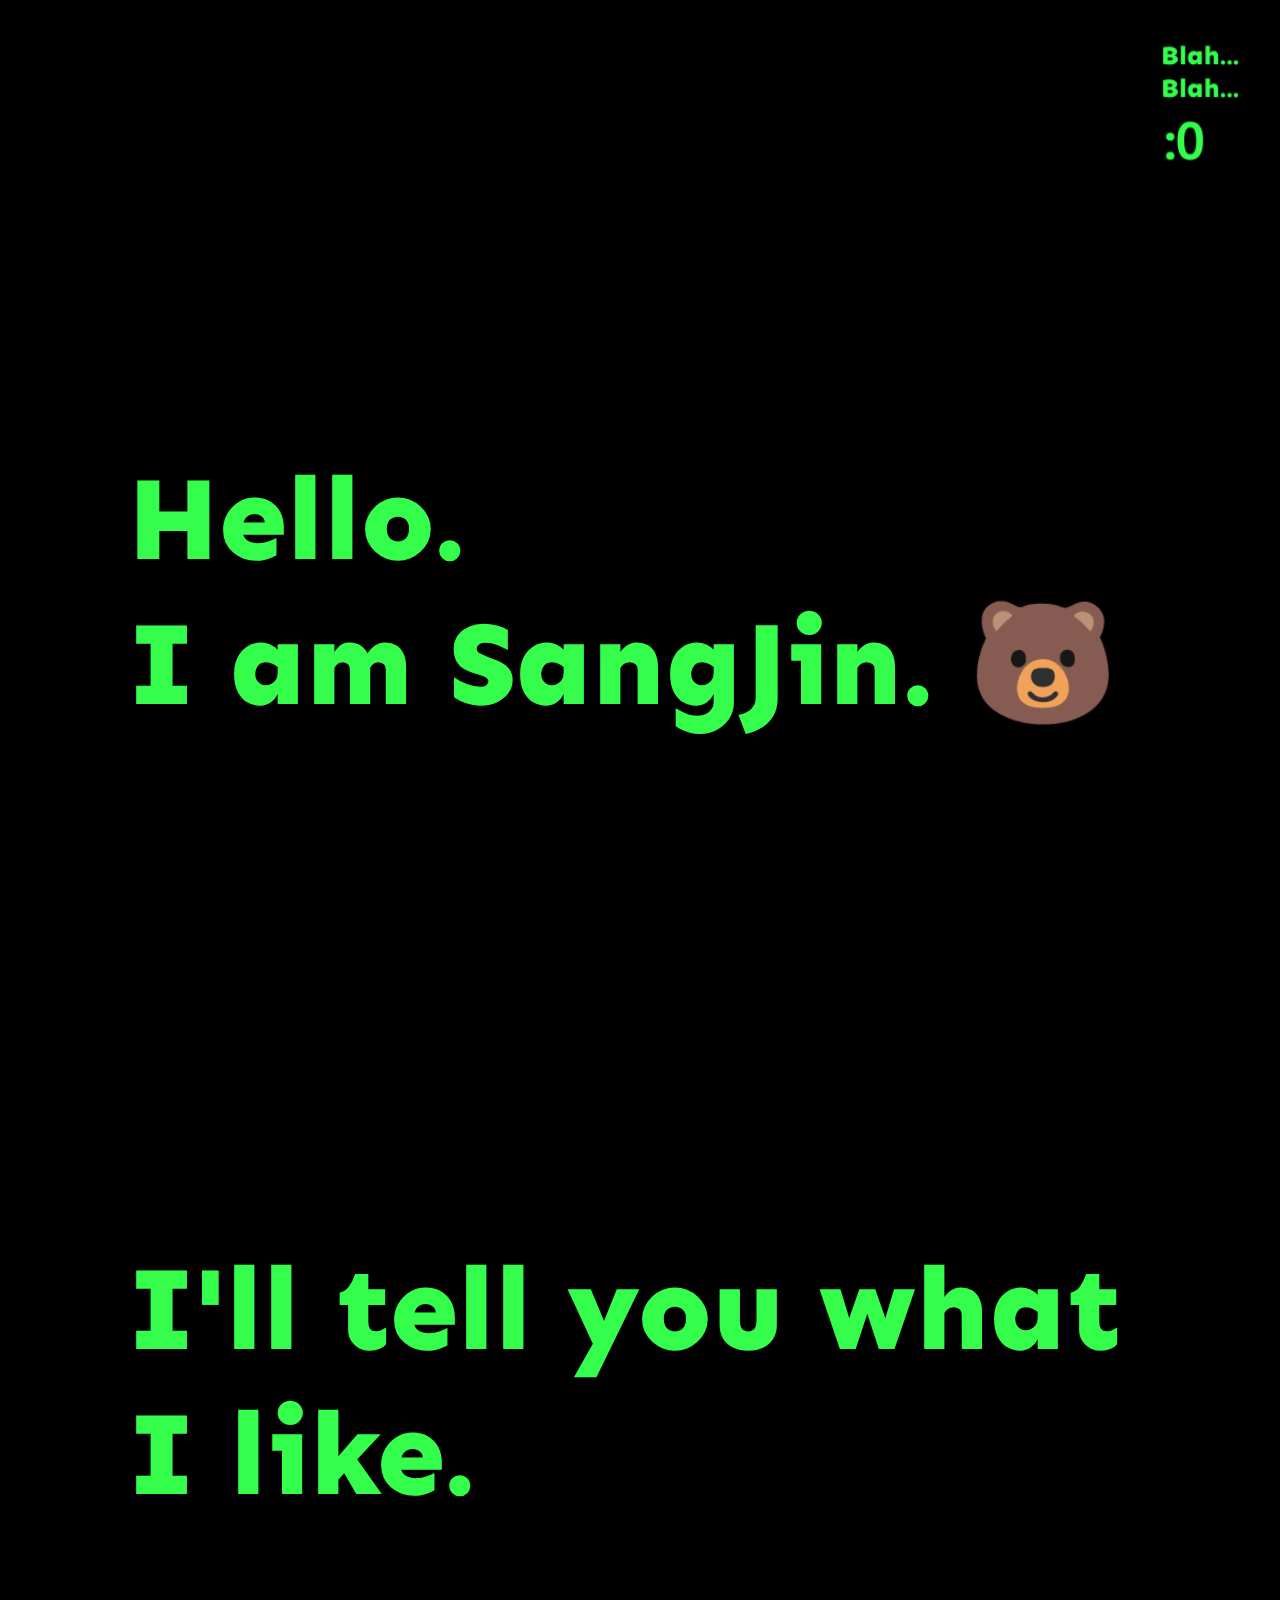
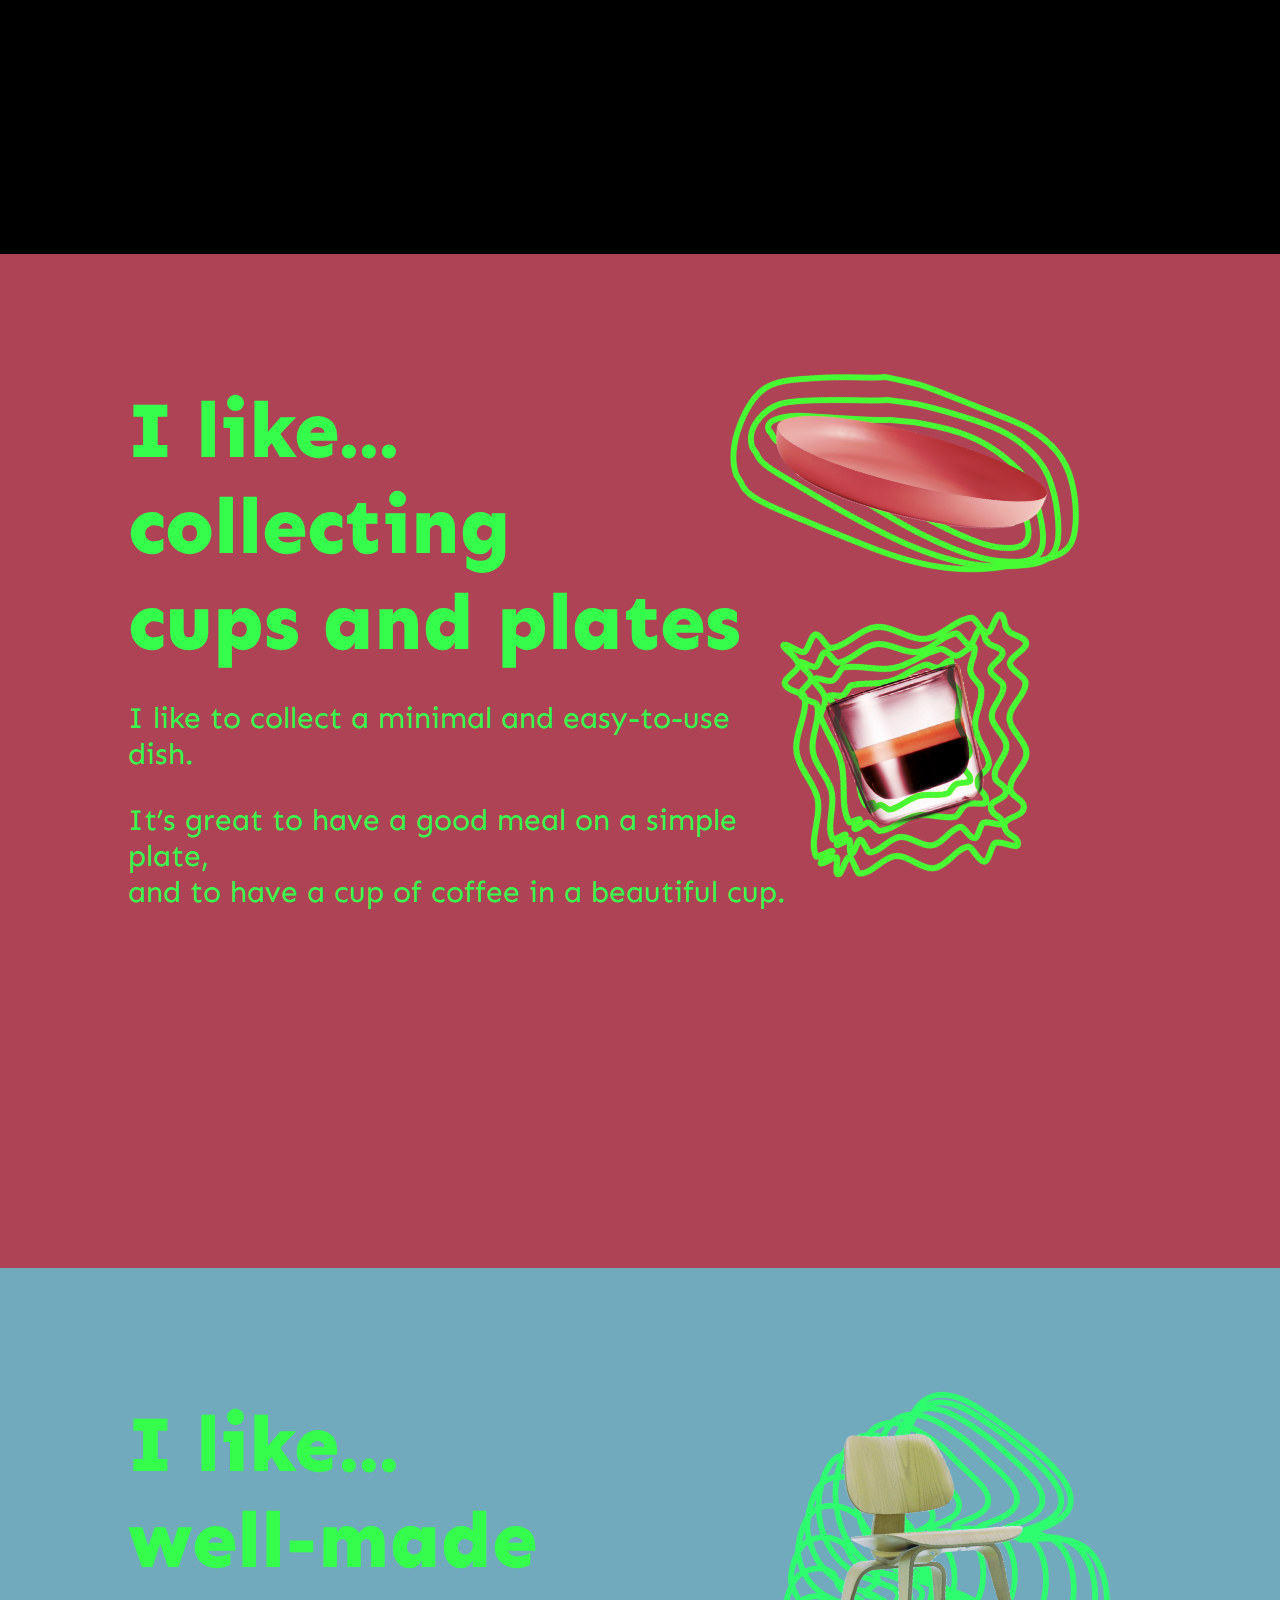
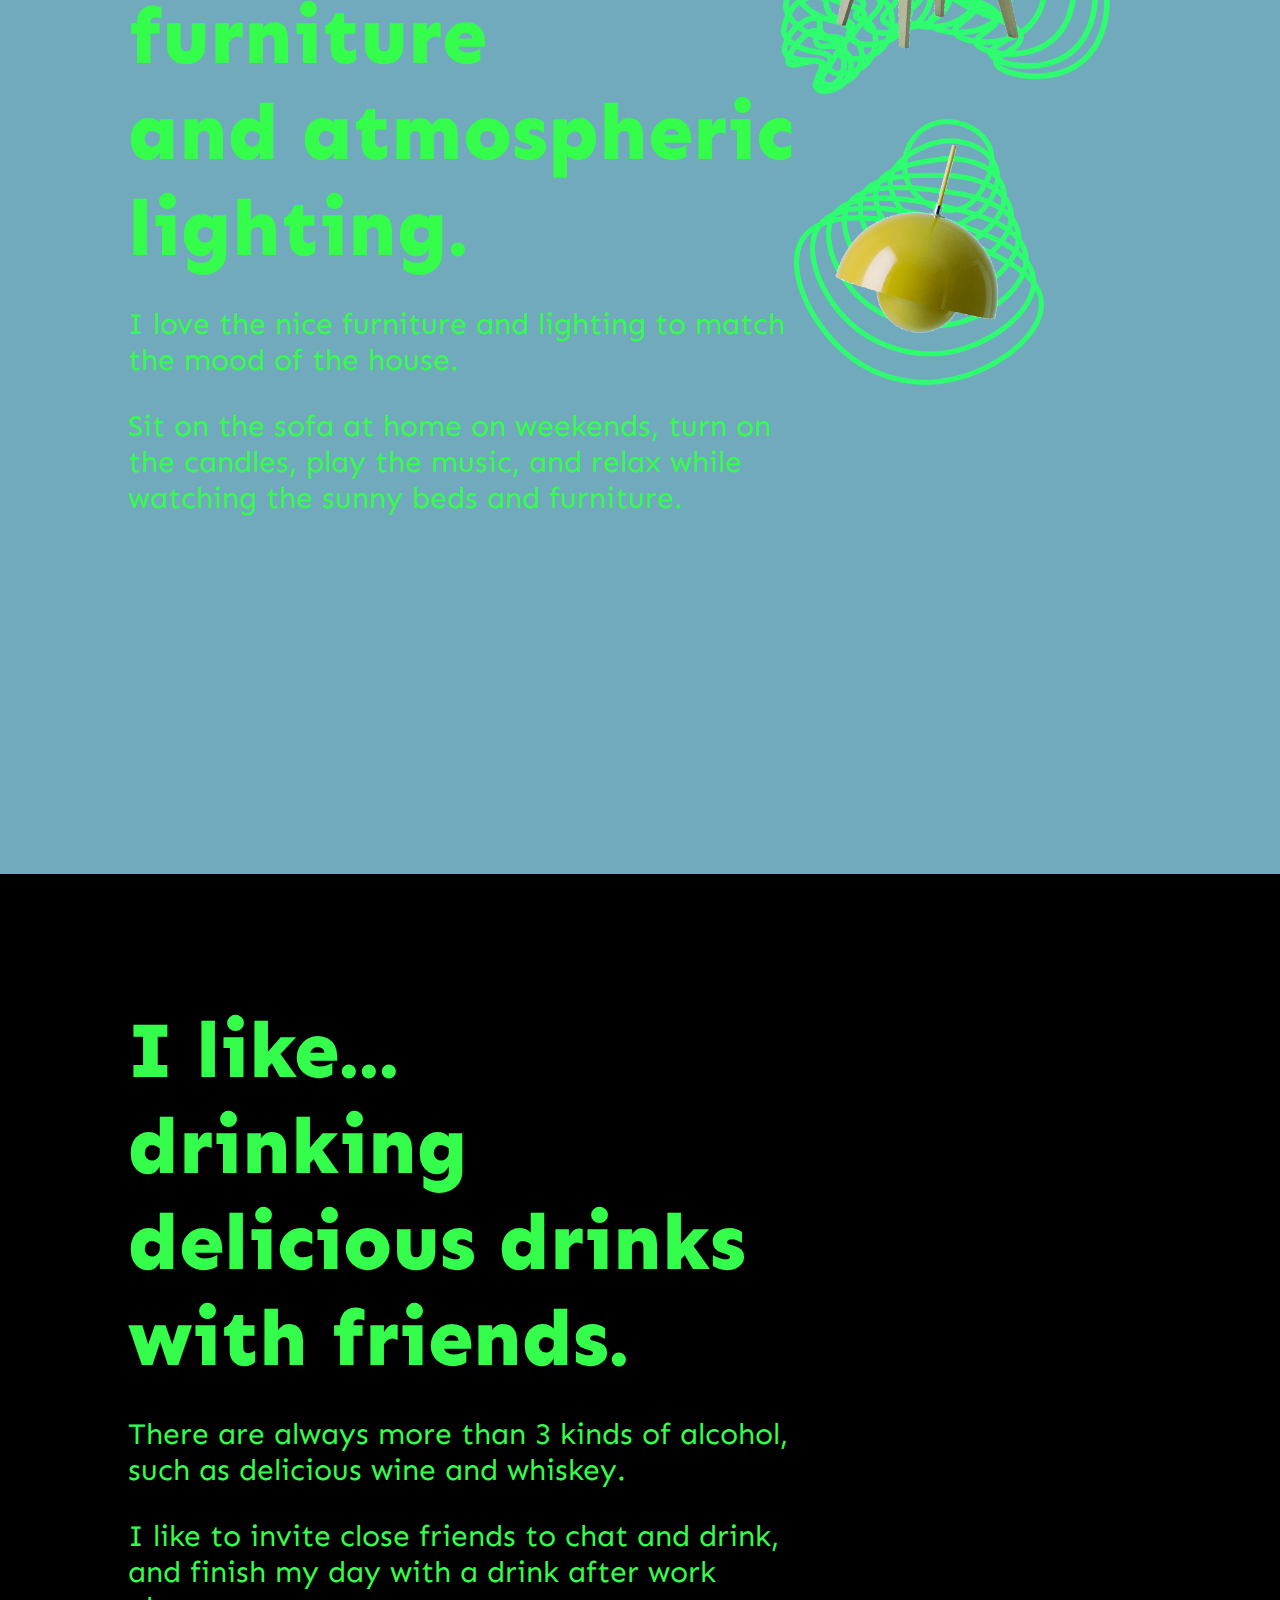
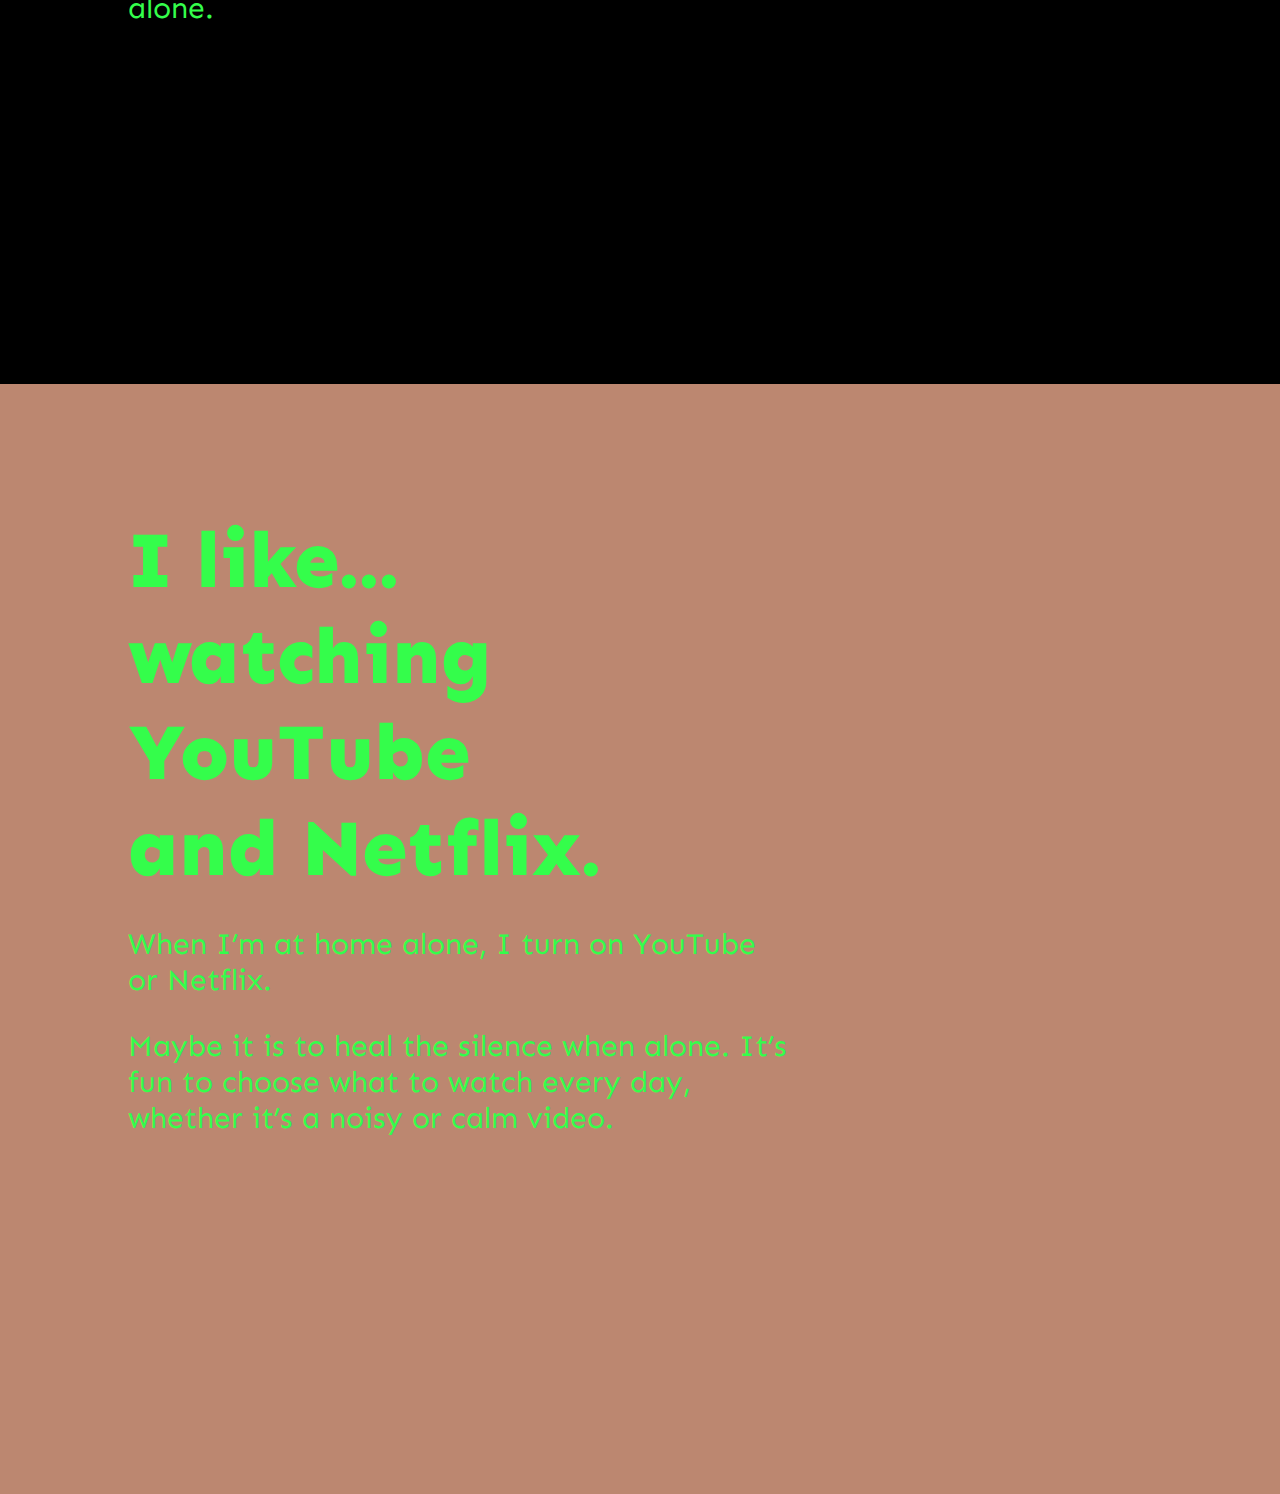
==== commit 03ae88ae: "Add files via upload" ====
--- a/index.html
+++ b/index.html
@@ -5,8 +5,7 @@
     <meta charset="utf-8" />
     <link rel="stylesheet" href="ilike_style.css" />
     <link rel="icon" href="ico_ilike.png" />
-    <link rel="stylesheet"
-          href="https://fonts.googleapis.com/css?family=Tangerine">
+    <link rel="stylesheet" href="https://fonts.googleapis.com/css?family=Tangerine" />
     <script>
       //Get the button
       var mybutton = document.getElementById("goTopBtn")
@@ -35,11 +34,35 @@
   <body>
     <div id="logoArea">
       <button id="goTopBtn">
-        <img id="ilikeLogo" onclick="topFunction()" src="ilikeLogo.png" width="80px" />
+        <img
+          id="ilikeLogo"
+          name="logo_nor"
+          onmouseover="
+            var target = document.querySelector('#ilikeLogo');
+            if(target.name === 'logo_nor'){
+              target.src = 'ilikeLogo_hover.png';
+              target.name = 'logo_hover'
+            } else { 
+              target.src = 'ilikeLogo.png'
+              target.name = 'logo_nor'
+          }"
+          onmouseout="
+          var target = document.querySelector('#ilikeLogo');
+          if(target.name === 'logo_hover'){
+            target.src = 'ilikeLogo.png';
+            target.name = 'logo_nor'
+          } else { 
+            target.src = 'ilikeLogo_hover.png'
+            target.name = 'logo_hover'
+          }"
+          onclick="topFunction()"
+          src="ilikeLogo.png"
+          width="80px"
+        />
       </button>
     </div>
     <div class="firstSection">
-      <h1 class="headLine">Hello.<br>I am SangJin. &#128059;</h1>
+      <h1 class="headLine">Hello.<br />I am SangJin. &#128059;</h1>
       <h1 class="headLine">I'll tell you what I like.</h1>
     </div>
     <div class="mainSection" id="bg1">
@@ -54,8 +77,8 @@
         </div>
       </div>
       <div class="sectionImage">
-        <img id="img_dish" src="dish.png"/>
-        <img id="img_glass" src="glass.png"/>
+        <img id="img_dish" src="dish.png" />
+        <img id="img_glass" src="glass.png" />
       </div>
     </div>
     <div class="mainSection" id="bg2">
@@ -70,8 +93,8 @@
         </div>
       </div>
       <div class="sectionImage">
-        <img id="img_chair" src="chair.png"/>
-        <img id="img_lighting" src="lighting.png"/>
+        <img id="img_chair" src="chair.png" />
+        <img id="img_lighting" src="lighting.png" />
       </div>
     </div>
     <div class="mainSection" id="bg3">
--- a/ilike_style.css
+++ b/ilike_style.css
@@ -25,13 +25,13 @@
   mix-blend-mode: hard-light;
 }
 #img_dish {
-  width: 110%;
+  width: 100%;
   margin-left: -20%;
   padding-bottom: 15%;
   transform: rotate(20deg);
 }
 #img_glass{
-  width: 80%;
+  width: 70%;
   transform: rotate(-10deg);
 }
 #img_chair{
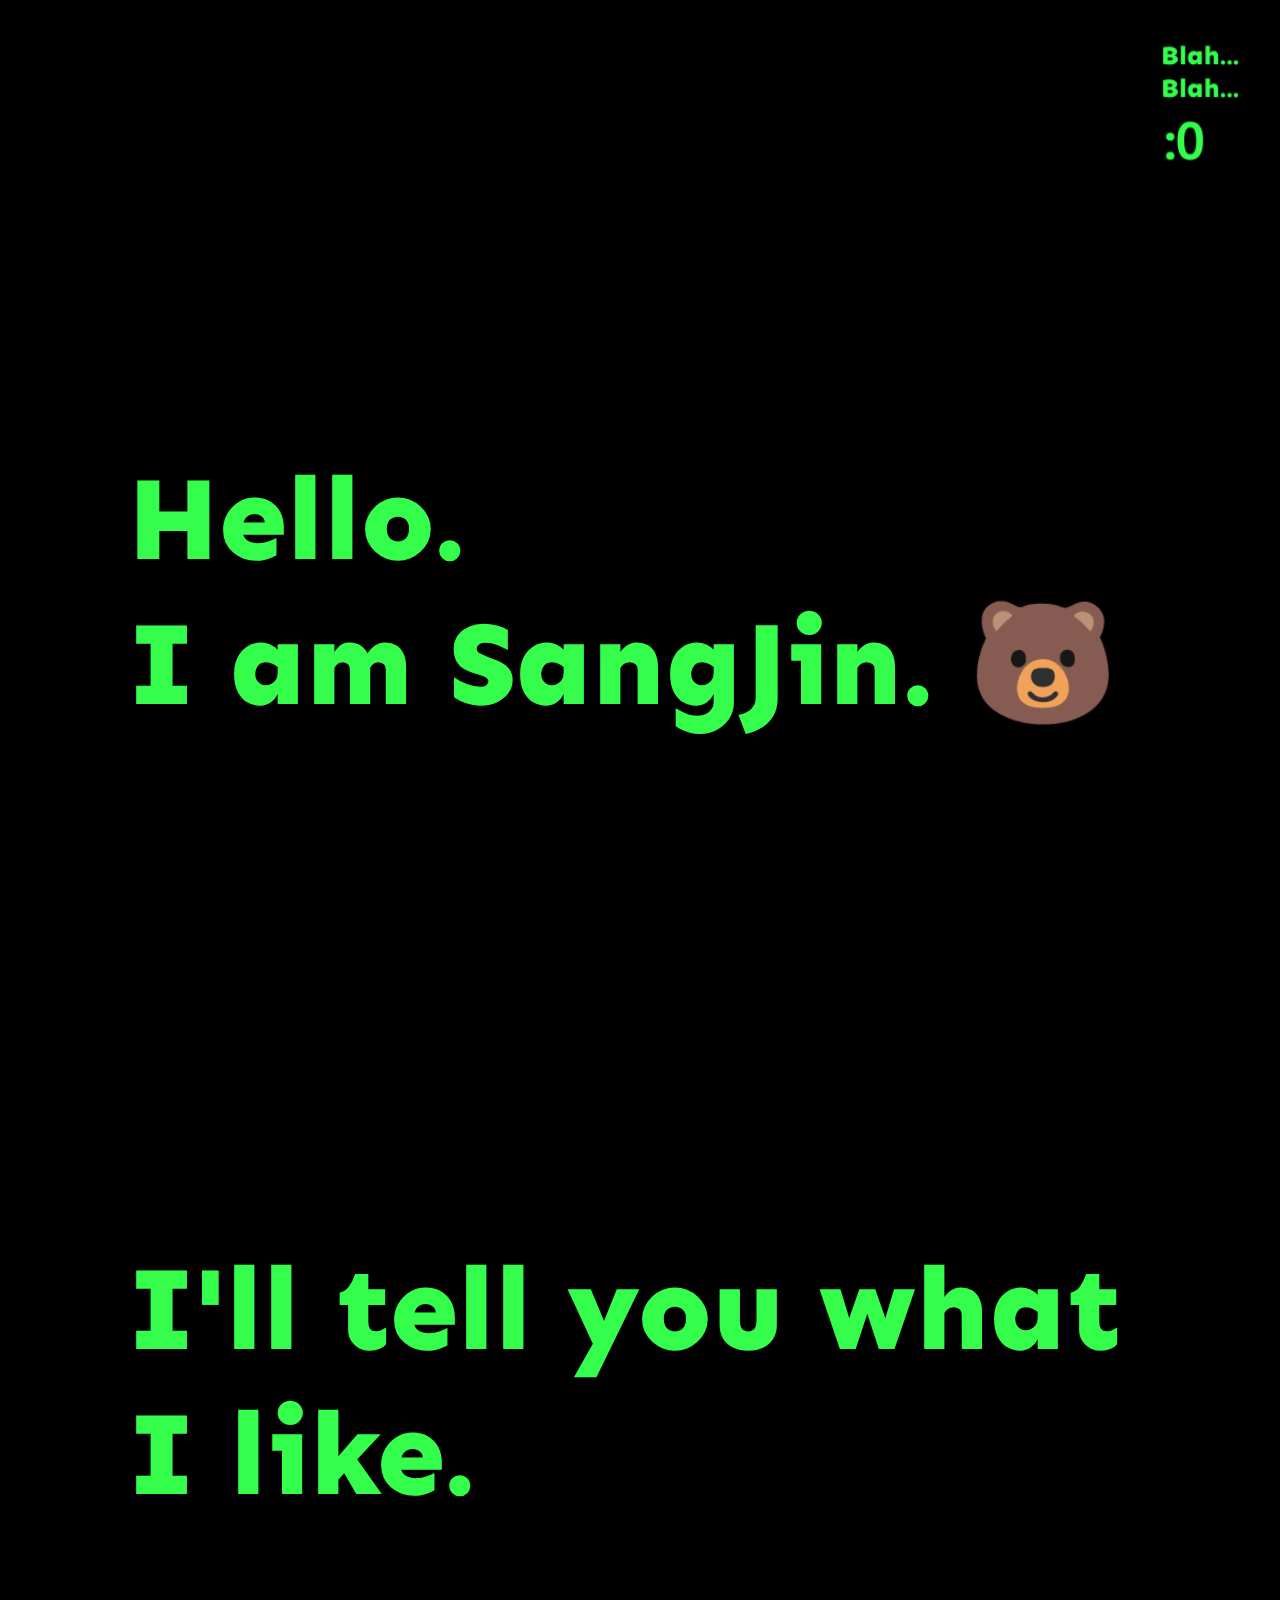
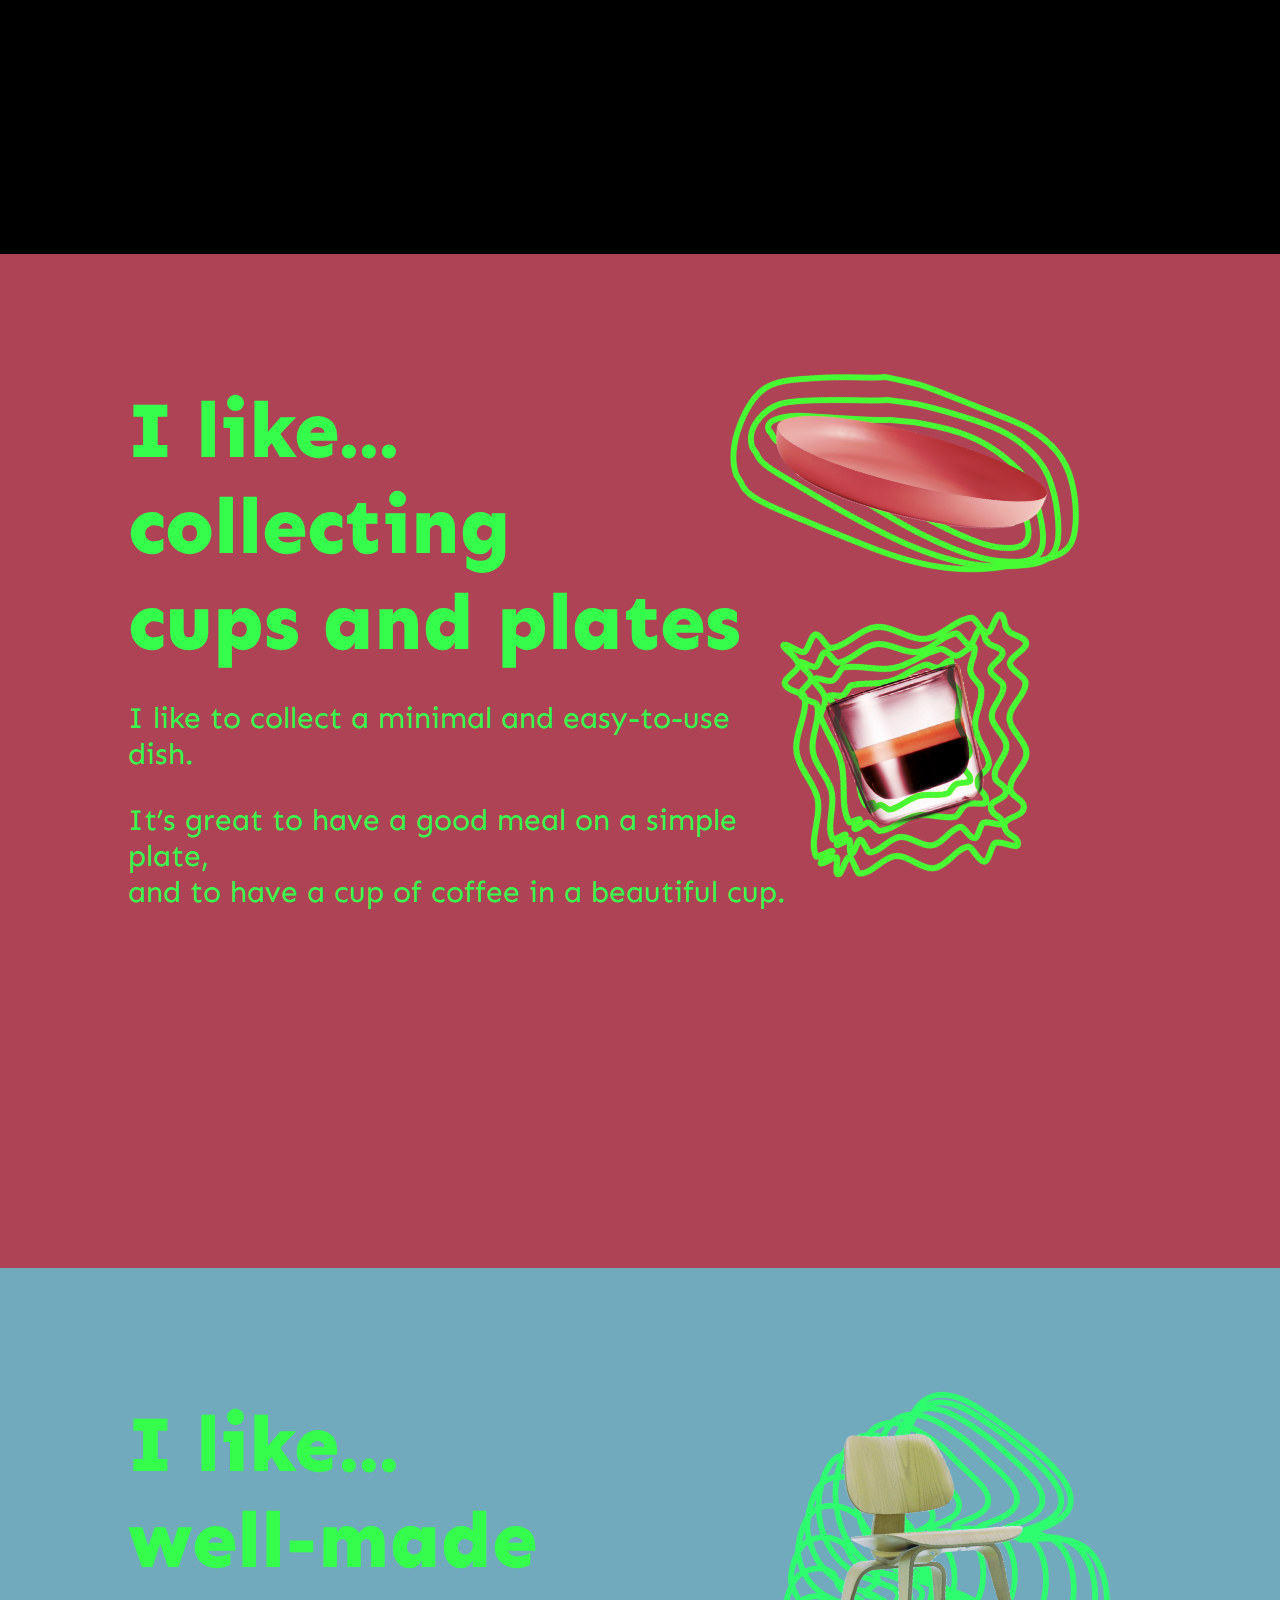
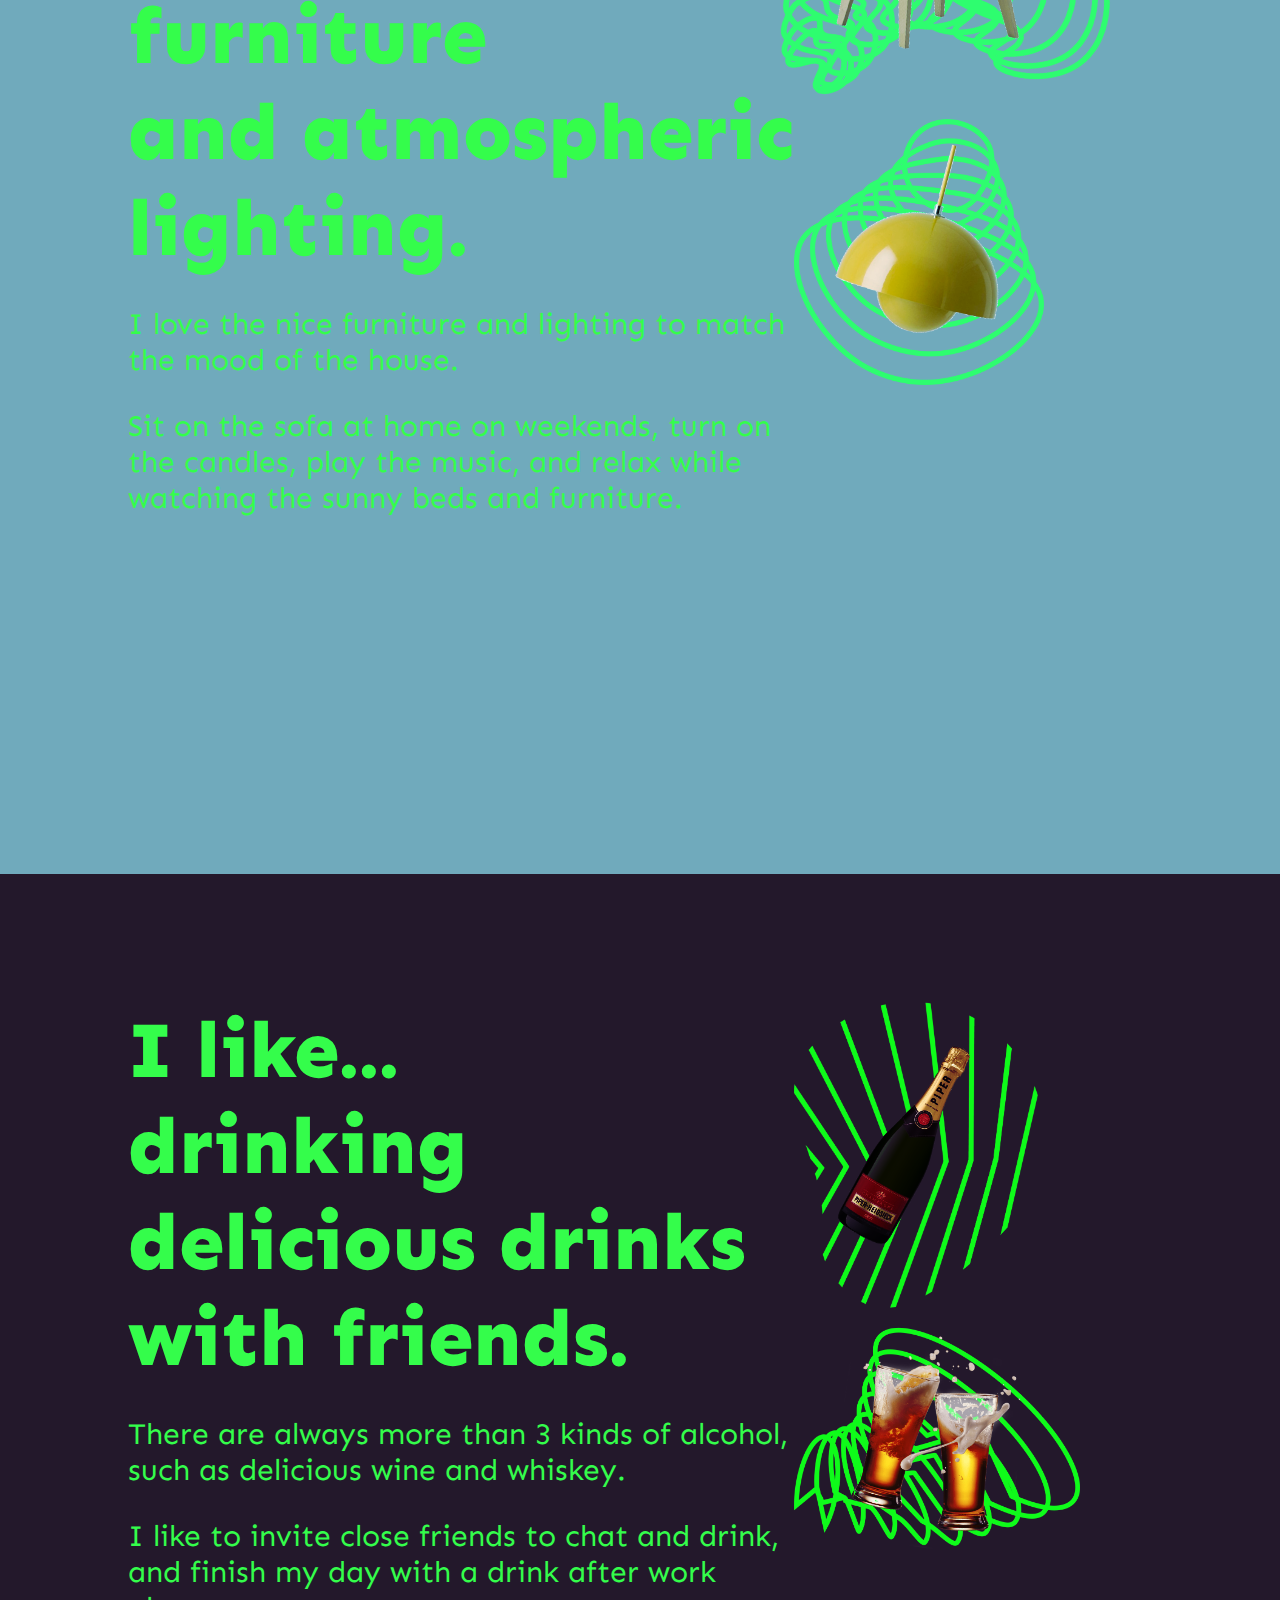
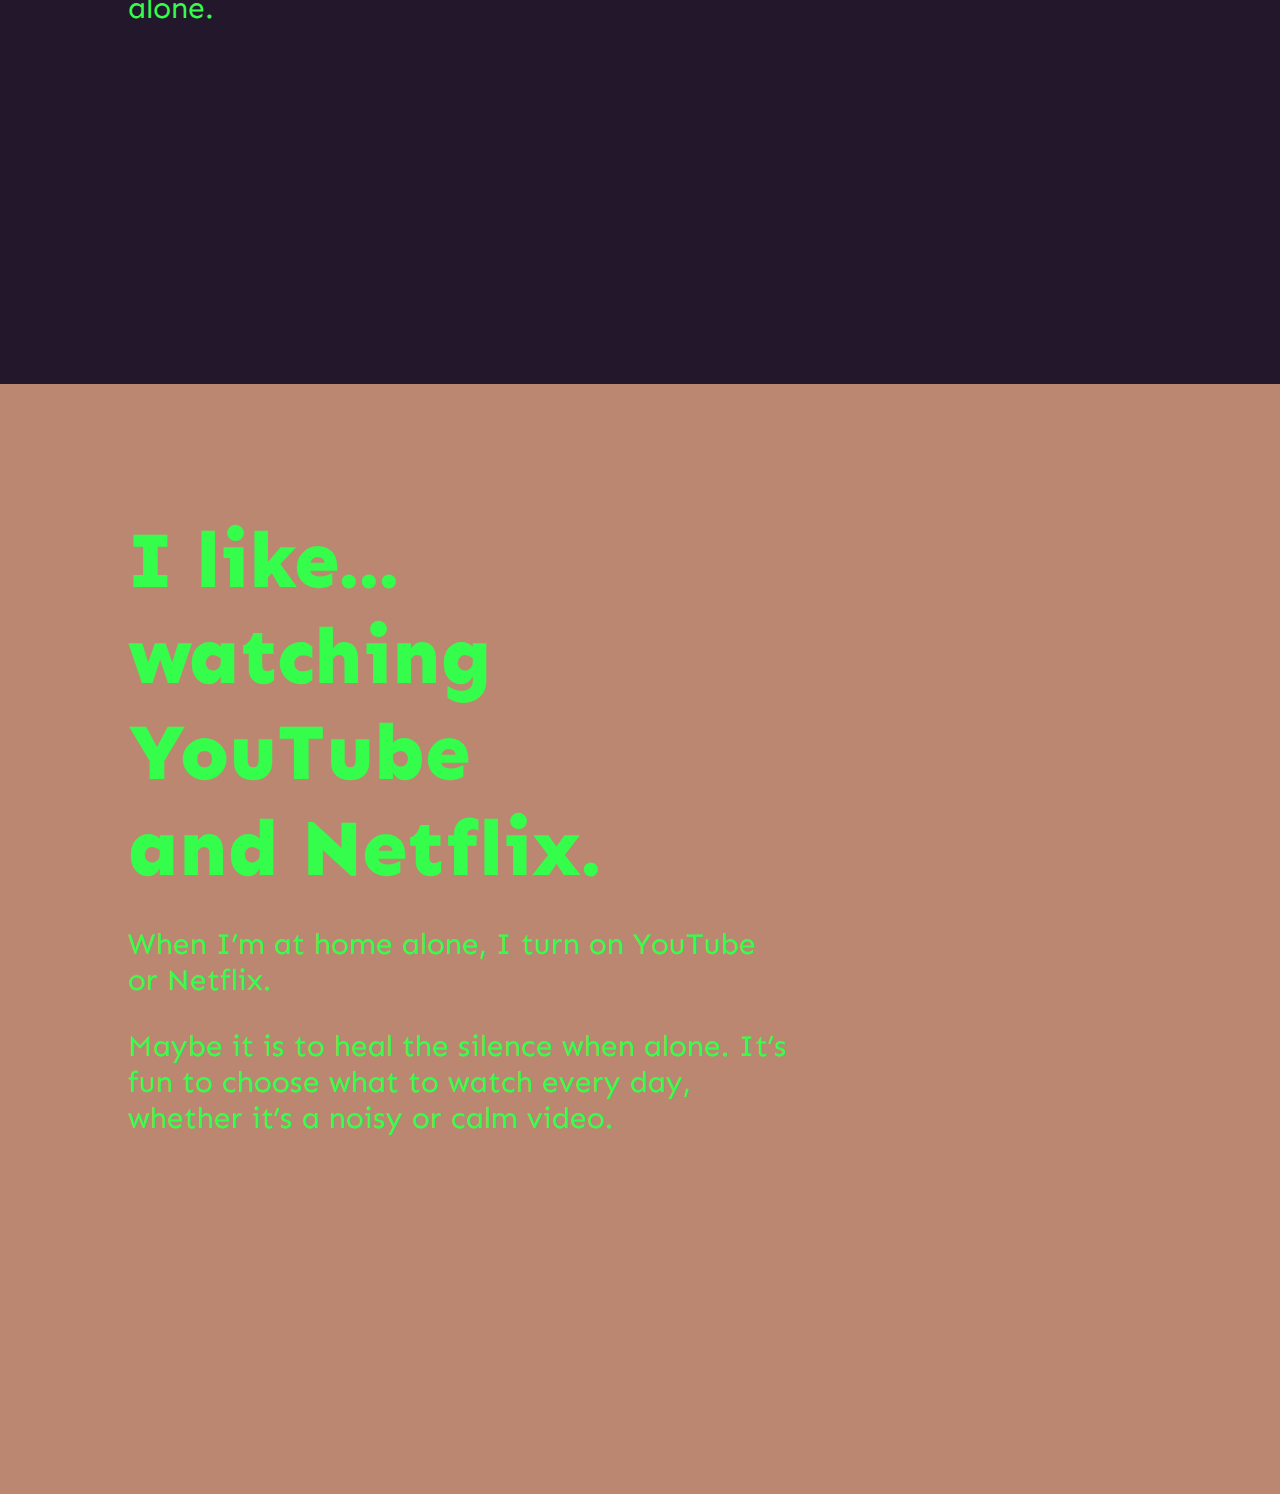
==== commit f58fb5cb: "Add files via upload" ====
--- a/index.html
+++ b/index.html
@@ -108,6 +108,10 @@
           </p>
         </div>
       </div>
+      <div class="sectionImage">
+        <img id="img_bottle" src="bottle.png" />
+        <img id="img_cheers" src="cheers.png" />
+      </div>
     </div>
     <div class="mainSection" id="bg4">
       <div>
--- a/ilike_style.css
+++ b/ilike_style.css
@@ -1,4 +1,4 @@
-@import url('https://fonts.googleapis.com/css2?family=Sen:wght@400;700;800&display=swap');
+@import url("https://fonts.googleapis.com/css2?family=Sen:wght@400;700;800&display=swap");
 body {
   margin: 0px;
   padding: 0px;
@@ -30,16 +30,22 @@
   padding-bottom: 15%;
   transform: rotate(20deg);
 }
-#img_glass{
+#img_glass {
   width: 70%;
   transform: rotate(-10deg);
 }
-#img_chair{
+#img_chair {
   width: 90%;
   transform: rotate(10deg);
 }
-#img_lighting{
+#img_lighting {
   width: 70%;
+}
+#img_bottle {
+  width: 70%;
+}
+#img_cheers {
+  width: 80%;
 }
 #ilikeLogo {
   position: fixed;
@@ -47,48 +53,48 @@
   right: 40px;
 }
 .headLine {
-  font-family: 'sen', sans-serif;
+  font-family: "sen", sans-serif;
   font-size: 120px;
   font-weight: 800;
-  color: #34FD4B;
+  color: #34fd4b;
   mix-blend-mode: screen;
   padding-top: 300px;
   padding-bottom: 200px;
   margin: 0px;
   text-align: left;
 }
-.headLineBG{
-  font-family: 'sen', sans-serif;
+.headLineBG {
+  font-family: "sen", sans-serif;
   font-size: 120px;
   font-weight: 800;
-  color: #E51D79;
+  color: #e51d79;
   mix-blend-mode: screen;
   margin-top: -420px;
   margin-left: 10px;
 }
 .mainTitle {
-  font-family: 'sen', sans-serif;
+  font-family: "sen", sans-serif;
   font-size: 80px;
   font-weight: 800;
-  color: #34FD4B;
+  color: #34fd4b;
   margin: 0px;
 }
 .subText {
-  font-family: 'sen', sans-serif;
+  font-family: "sen", sans-serif;
   font-size: 30px;
   font-weight: 400;
-  color: #34FD4B;
+  color: #34fd4b;
   padding-bottom: 200px;
   max-width: 700px;
 }
 #bg1 {
-  background-color: #AF4356;
+  background-color: #af4356;
 }
 #bg2 {
   background-color: #70aabc;
 }
 #bg3 {
-  background-color: black;
+  background-color: #23182b;
 }
 #bg4 {
   background-color: #bc8770;
